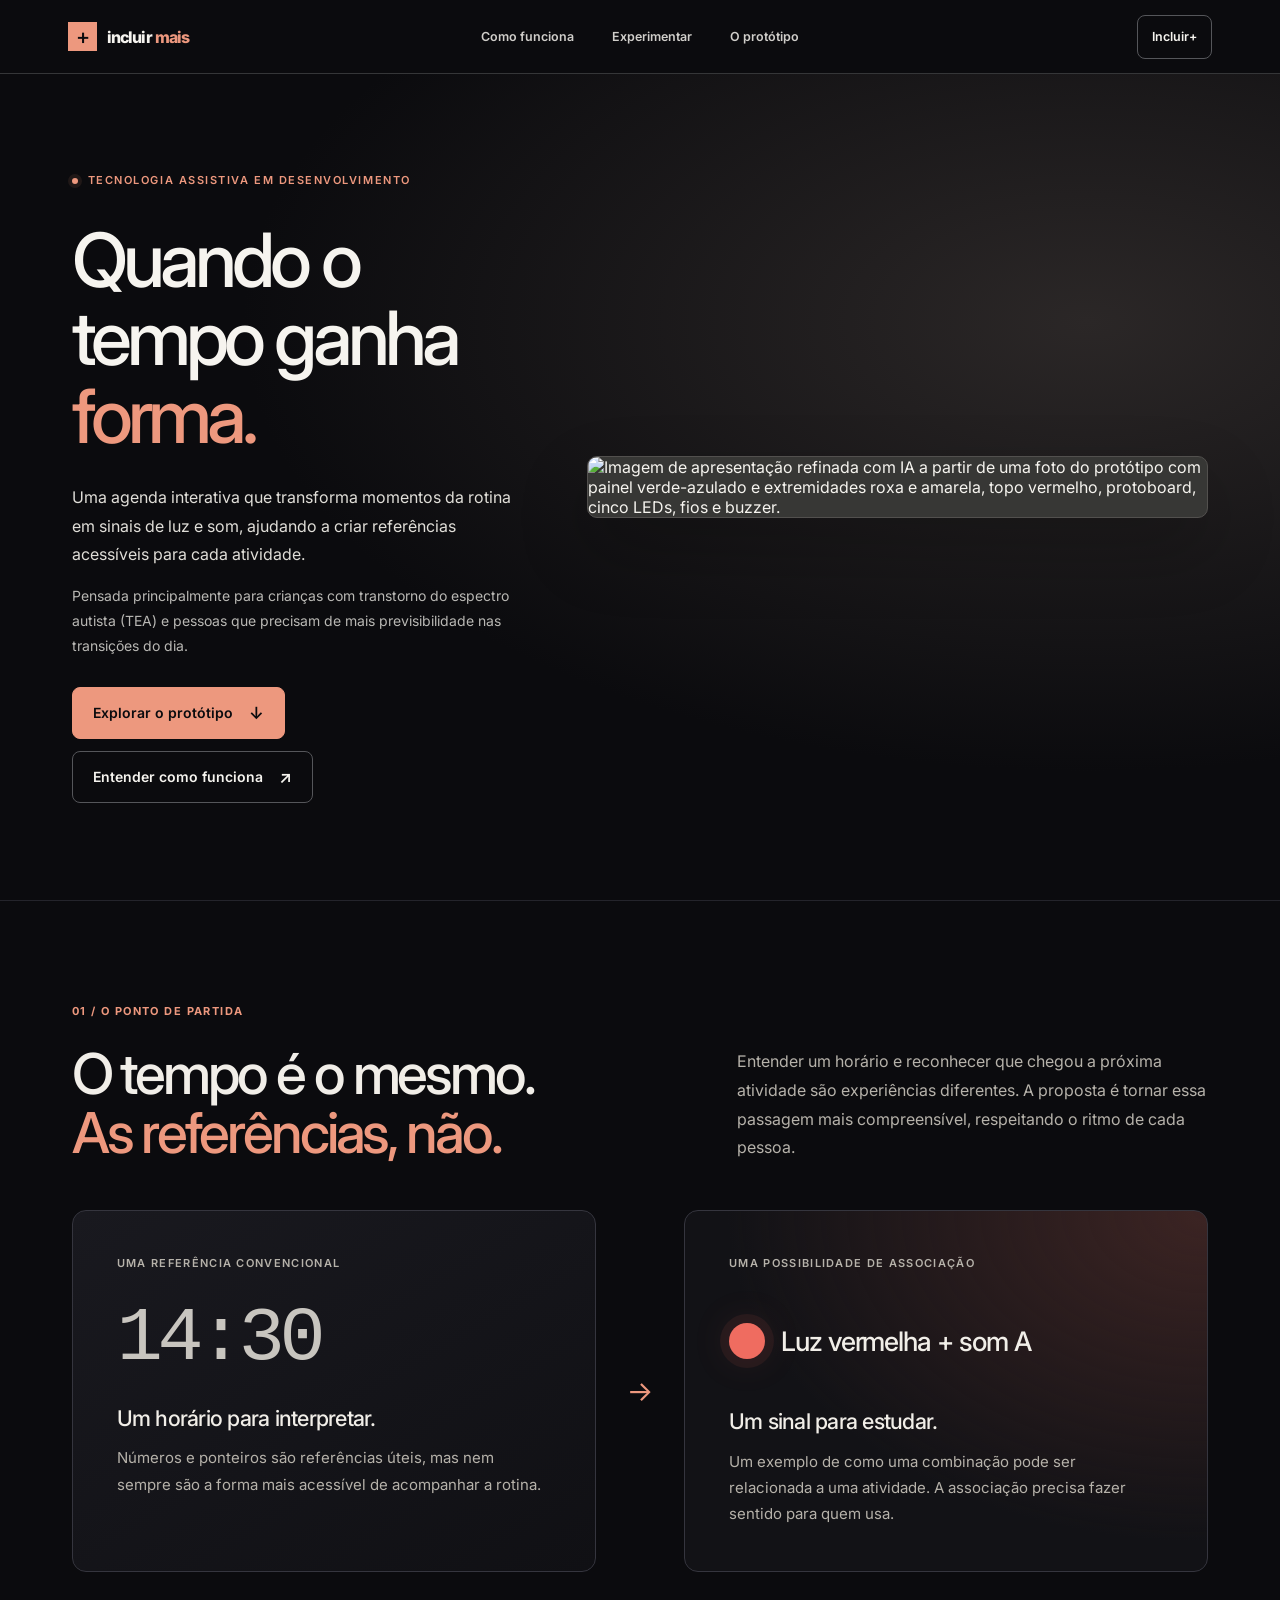
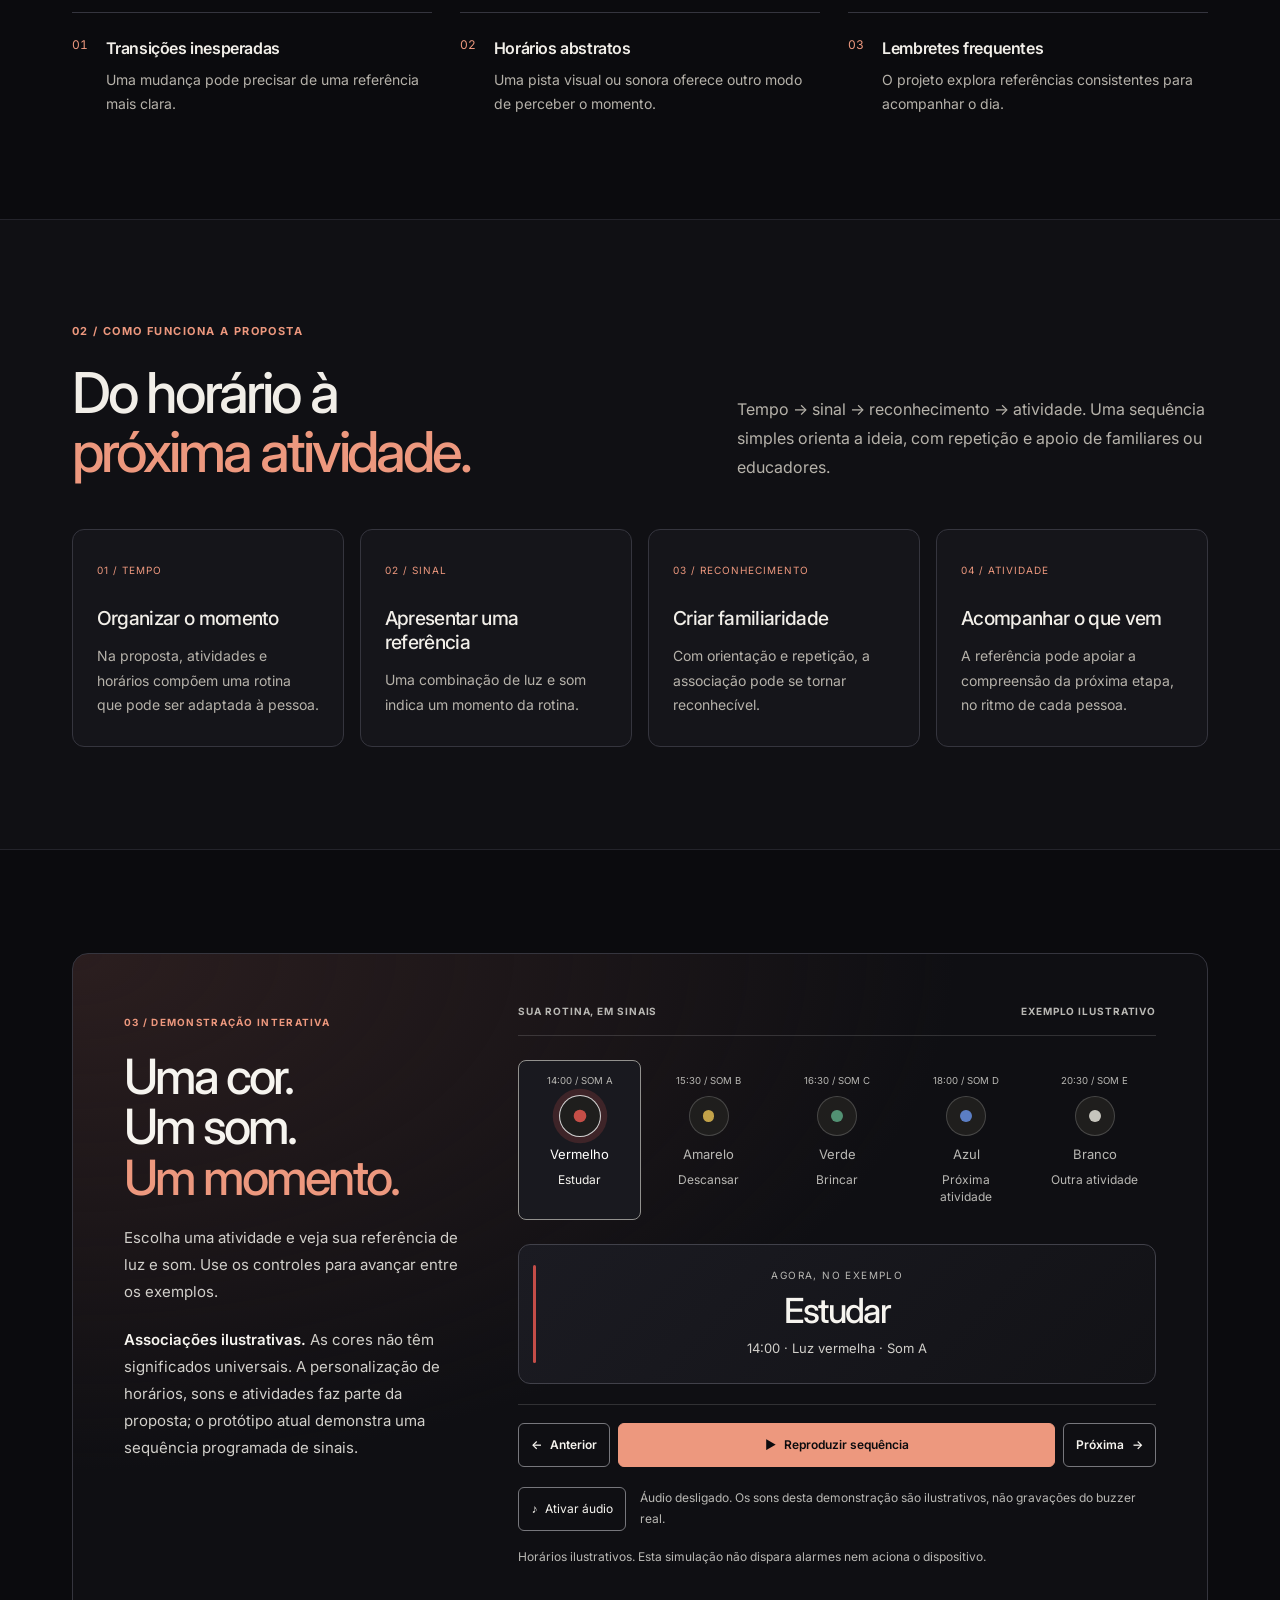
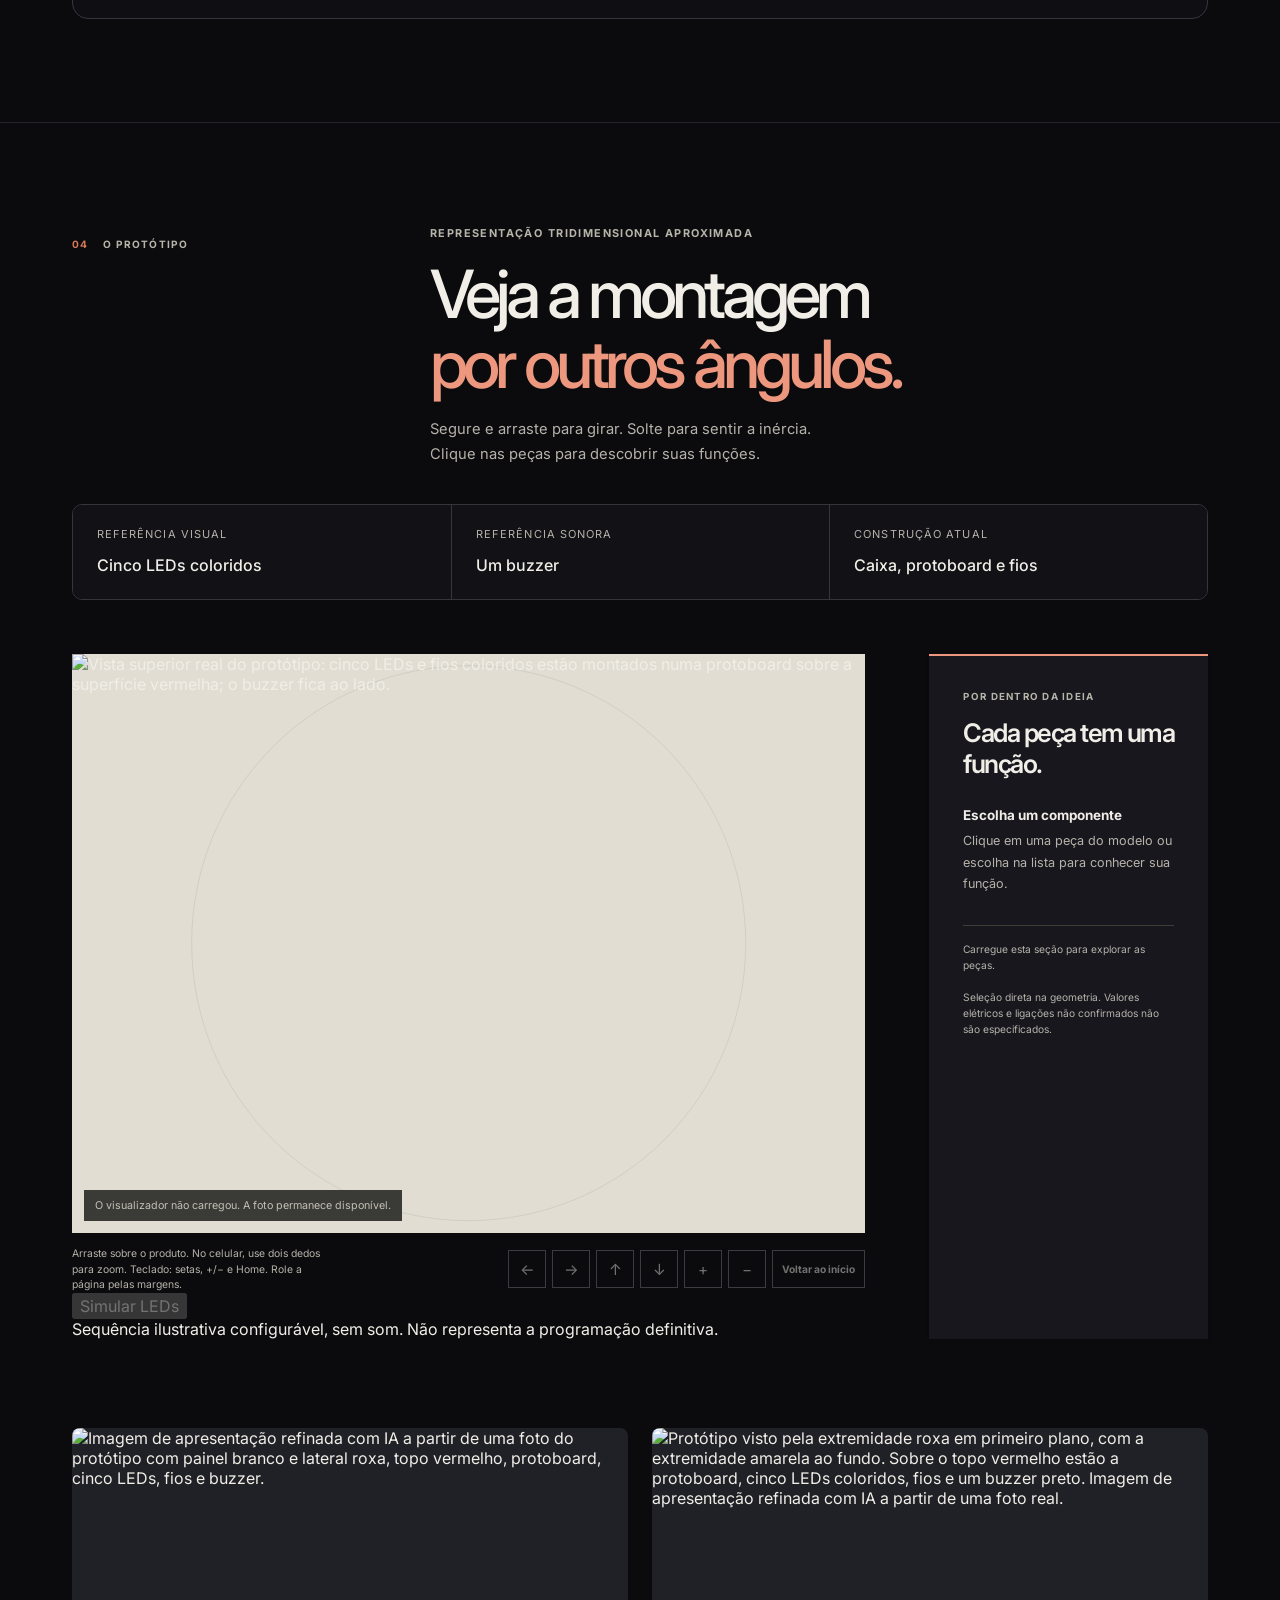
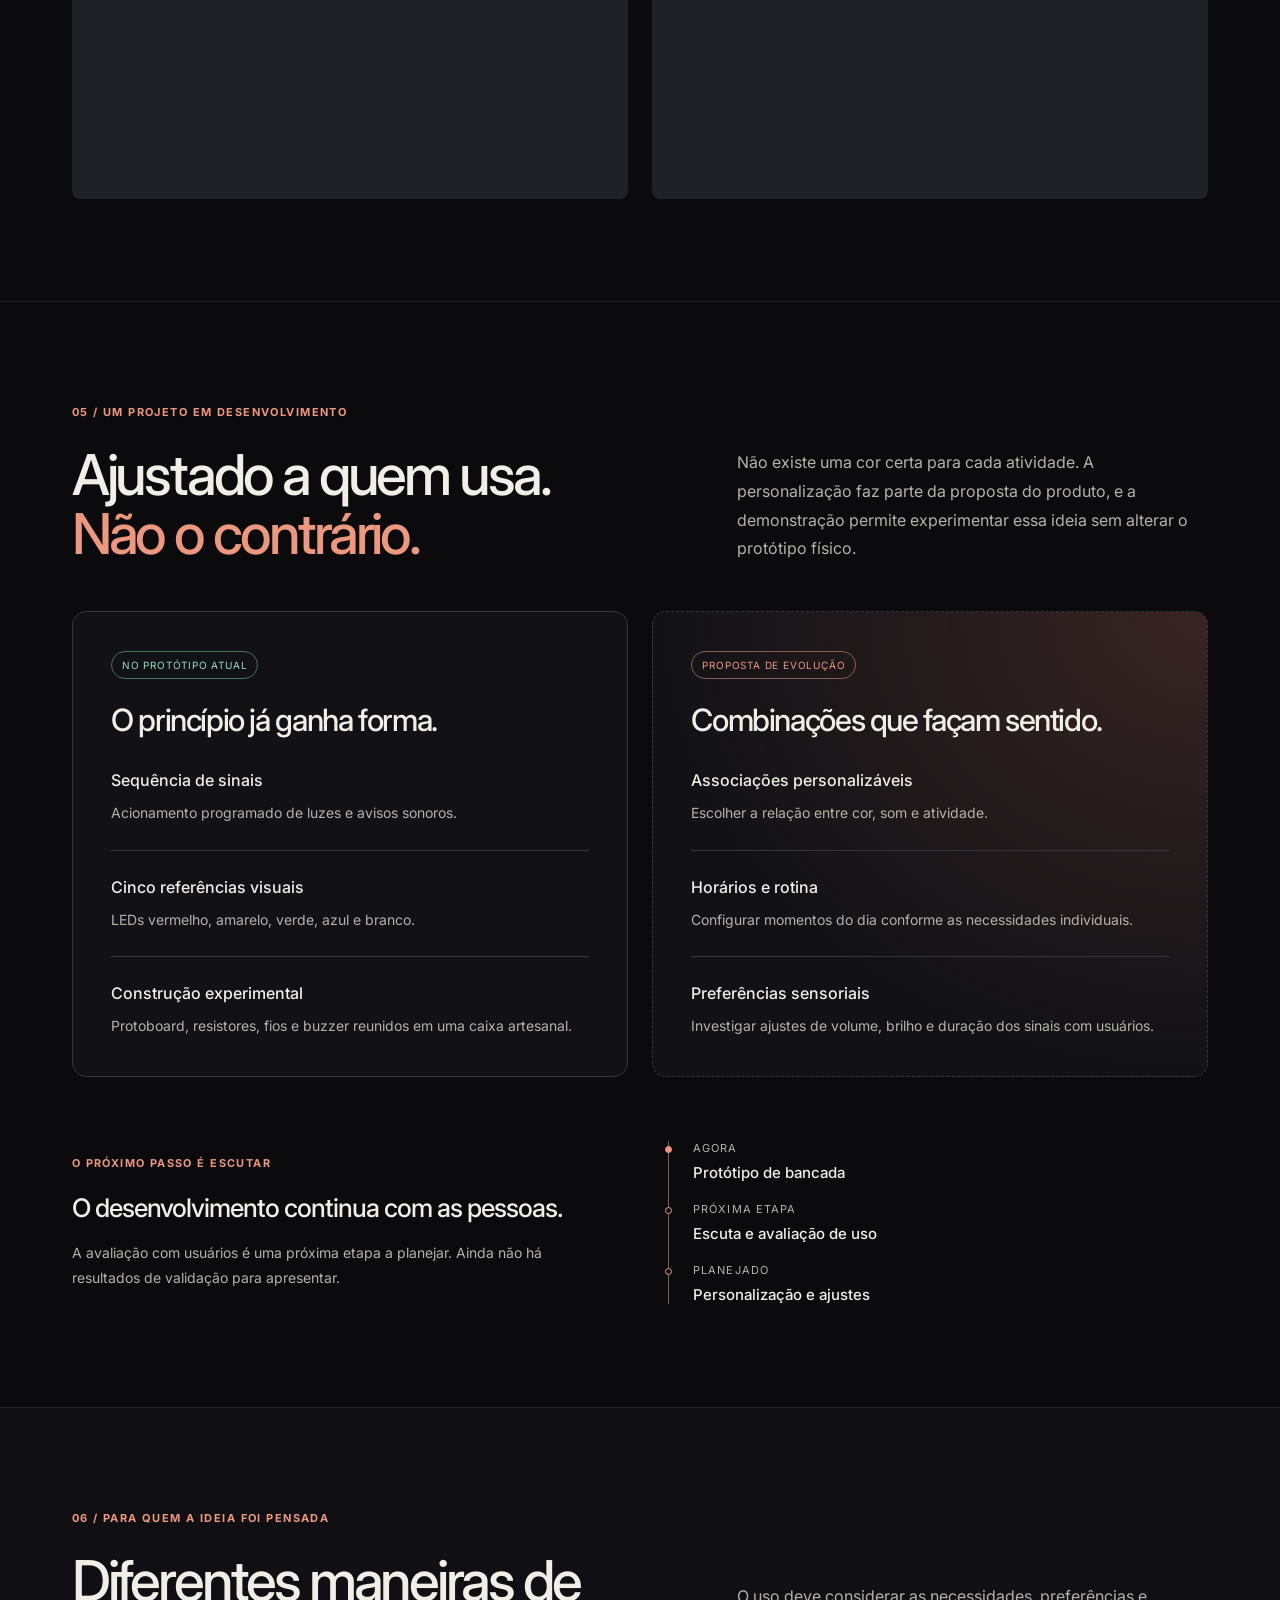
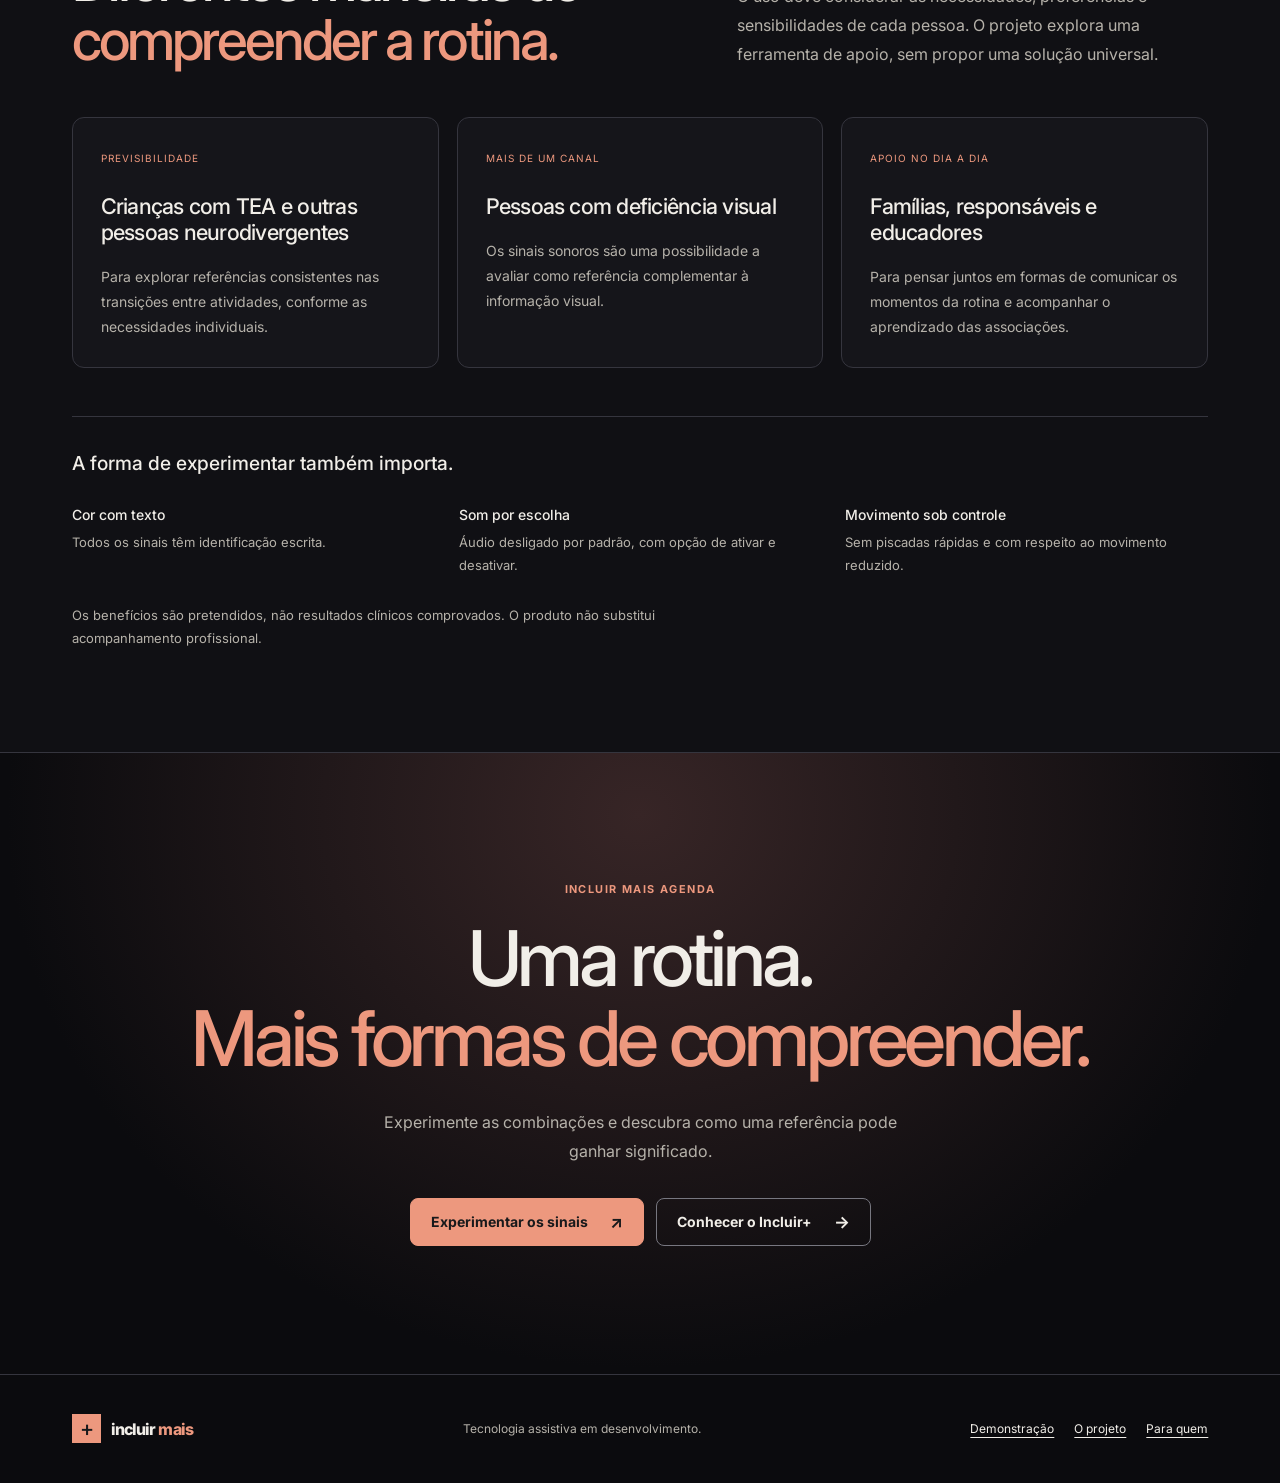
==== incluir-mais-agenda.html @ a6027110 "Add files via upload" ====
<!doctype html>
<html lang="pt-BR">
  <head>
    <meta charset="utf-8" />
    <meta name="viewport" content="width=device-width, initial-scale=1" />
    <meta name="theme-color" content="#18191b" />
    <meta name="description" content="Conheça a Incluir Mais Agenda: uma proposta de tecnologia assistiva com luzes e sons. Explore o protótipo e personalize uma rotina ilustrativa na demonstração." />
    <title>Incluir Mais Agenda — Quando o tempo ganha forma</title>
    <link rel="icon" href="data:image/svg+xml,%3Csvg xmlns='http://www.w3.org/2000/svg' viewBox='0 0 32 32'%3E%3Crect width='32' height='32' fill='%23c96442'/%3E%3Cpath d='M16 7v18M7 16h18' stroke='%23ffffff' stroke-width='3'/%3E%3C/svg%3E" />
    <link rel="preconnect" href="https://fonts.googleapis.com" />
    <link rel="preconnect" href="https://fonts.gstatic.com" crossorigin />
    <link href="https://fonts.googleapis.com/css2?family=Inter:wght@400;500;600;700;800&display=swap" rel="stylesheet" />
    <link rel="stylesheet" href="produto.css" />
    <link rel="stylesheet" href="assets/prototype/viewer/viewer.css" />
    <link rel="stylesheet" href="product-opening.css" />
    <script src="produto.js" defer></script>
  </head>
  <body class="product-page sales-page">
    <a class="skip-link" href="#conteudo">Pular para o conteúdo</a>

    <header class="site-header">
      <a class="wordmark" href="index.html" aria-label="incluirmais, página inicial">
        <span class="wordmark-mark" aria-hidden="true">+</span>
        <span>incluir<span class="wordmark-plus">mais</span></span>
      </a>
      <nav class="main-nav" aria-label="Navegação da página">
        <a href="#ideia">Como funciona</a>
        <a href="#explorar">Experimentar</a>
        <a href="#prototipo">O protótipo</a>
      </nav>
      <div class="header-actions">
        <a class="header-cta" href="index.html">Incluir+</a>
      </div>
    </header>

    <main id="conteudo" tabindex="-1">
      <section class="hero section-shell" aria-labelledby="hero-title">
        <div class="hero-copy">
          <p class="eyebrow hero-enter"><span class="status-dot" aria-hidden="true"></span> Tecnologia assistiva em desenvolvimento</p>
          <h1 id="hero-title"><span class="hero-title-line">Quando o</span> <span class="hero-title-line">tempo ganha</span> <em class="hero-title-line">forma.</em></h1>
          <p class="hero-deck hero-enter">Uma agenda interativa que transforma momentos da rotina em sinais de luz e som, ajudando a criar referências acessíveis para cada atividade.</p>
          <p class="hero-audience hero-enter">Pensada principalmente para crianças com transtorno do espectro autista (TEA) e pessoas que precisam de mais previsibilidade nas transições do dia.</p>
          <div class="hero-actions">
            <a class="button button-dark" href="#explorar">Explorar o protótipo <span aria-hidden="true">↓</span></a>
            <a class="button hero-secondary" href="#ideia">Entender como funciona <span aria-hidden="true">↗</span></a>
          </div>
        </div>

        <figure class="hero-figure">
          <div class="hero-image-wrap">
            <img
              src="assets/prototype/photos/studio-profissional-lateral.webp"
              alt="Imagem de apresentação refinada com IA a partir de uma foto do protótipo com painel verde-azulado e extremidades roxa e amarela, topo vermelho, protoboard, cinco LEDs, fios e buzzer."
              width="1536"
              height="1024"
              fetchpriority="high"
              decoding="async"
            />
          </div>

        </figure>
      </section>


      <section id="contexto" class="sales-section sales-context section-shell" aria-labelledby="context-title">
        <header class="sales-heading" data-reveal><div><p class="eyebrow">01 / O ponto de partida</p><h2 id="context-title">O tempo é o mesmo.<br /><em>As referências, não.</em></h2></div><p class="sales-lead">Entender um horário e reconhecer que chegou a próxima atividade são experiências diferentes. A proposta é tornar essa passagem mais compreensível, respeitando o ritmo de cada pessoa.</p></header>
        <div class="sales-comparison" data-reveal>
          <article><p class="sales-kicker">Uma referência convencional</p><strong class="sales-clock">14:30</strong><h3>Um horário para interpretar.</h3><p>Números e ponteiros são referências úteis, mas nem sempre são a forma mais acessível de acompanhar a rotina.</p></article>
          <span class="sales-translation" aria-hidden="true">→</span>
          <article class="sales-signal-card"><p class="sales-kicker">Uma possibilidade de associação</p><div class="sales-signal-example"><span aria-hidden="true"></span><strong>Luz vermelha + som A</strong></div><h3>Um sinal para estudar.</h3><p>Um exemplo de como uma combinação pode ser relacionada a uma atividade. A associação precisa fazer sentido para quem usa.</p></article>
        </div>
        <ul class="sales-barriers" data-reveal><li><span>01</span><div><h3>Transições inesperadas</h3><p>Uma mudança pode precisar de uma referência mais clara.</p></div></li><li><span>02</span><div><h3>Horários abstratos</h3><p>Uma pista visual ou sonora oferece outro modo de perceber o momento.</p></div></li><li><span>03</span><div><h3>Lembretes frequentes</h3><p>O projeto explora referências consistentes para acompanhar o dia.</p></div></li></ul>
      </section>

      <section id="ideia" class="sales-section sales-how section-shell" aria-labelledby="idea-title">
        <header class="sales-heading" data-reveal><div><p class="eyebrow">02 / Como funciona a proposta</p><h2 id="idea-title">Do horário à<br /><em>próxima atividade.</em></h2></div><p class="sales-lead">Tempo → sinal → reconhecimento → atividade. Uma sequência simples orienta a ideia, com repetição e apoio de familiares ou educadores.</p></header>
        <ol class="sales-chain" data-reveal><li><span>01 / TEMPO</span><h3>Organizar o momento</h3><p>Na proposta, atividades e horários compõem uma rotina que pode ser adaptada à pessoa.</p></li><li><span>02 / SINAL</span><h3>Apresentar uma referência</h3><p>Uma combinação de luz e som indica um momento da rotina.</p></li><li><span>03 / RECONHECIMENTO</span><h3>Criar familiaridade</h3><p>Com orientação e repetição, a associação pode se tornar reconhecível.</p></li><li><span>04 / ATIVIDADE</span><h3>Acompanhar o que vem</h3><p>A referência pode apoiar a compreensão da próxima etapa, no ritmo de cada pessoa.</p></li></ol>
      </section>

      <section id="explorar" class="sales-section sales-demo section-shell" aria-labelledby="sequence-title">
        <section id="sequencia" class="sequence-section" aria-labelledby="sequence-title">
          <div class="sequence-copy" data-reveal>
            <p class="eyebrow">03 / Demonstração interativa</p>
            <h2 id="sequence-title">Uma cor.<br />Um som.<br /><em>Um momento.</em></h2>
            <p>Escolha uma atividade e veja sua referência de luz e som. Use os controles para avançar entre os exemplos.</p>
            <p class="sequence-disclaimer" id="sequence-disclaimer"><strong>Associações ilustrativas.</strong> As cores não têm significados universais. A personalização de horários, sons e atividades faz parte da proposta; o protótipo atual demonstra uma sequência programada de sinais.</p>
          </div>
          <div class="sequence-stage" data-reveal data-delay="100" aria-describedby="sequence-disclaimer sequence-audio-note">
            <div class="sequence-meta"><span>SUA ROTINA, EM SINAIS</span><span>EXEMPLO ILUSTRATIVO</span></div>
            <ol class="sequence-steps" aria-label="Exemplos de associações entre cores, sons e atividades">
              <li data-step="0" data-color-name="Vermelho">
                <button class="sequence-select" type="button" aria-pressed="true" aria-label="Exemplo 1: Vermelho, estudar, som A">
                  <span class="sequence-number">01 / SOM A</span><span class="sequence-light light-red" aria-hidden="true"></span><span class="sequence-label">Vermelho</span><span class="sequence-activity">Estudar</span>
                </button>
              </li>
              <li data-step="1" data-color-name="Amarelo">
                <button class="sequence-select" type="button" aria-pressed="false" aria-label="Exemplo 2: Amarelo, descansar, som B">
                  <span class="sequence-number">02 / SOM B</span><span class="sequence-light light-yellow" aria-hidden="true"></span><span class="sequence-label">Amarelo</span><span class="sequence-activity">Descansar</span>
                </button>
              </li>
              <li data-step="2" data-color-name="Verde">
                <button class="sequence-select" type="button" aria-pressed="false" aria-label="Exemplo 3: Verde, brincar, som C">
                  <span class="sequence-number">03 / SOM C</span><span class="sequence-light light-green" aria-hidden="true"></span><span class="sequence-label">Verde</span><span class="sequence-activity">Brincar</span>
                </button>
              </li>
              <li data-step="3" data-color-name="Azul">
                <button class="sequence-select" type="button" aria-pressed="false" aria-label="Exemplo 4: Azul, próxima atividade, som D">
                  <span class="sequence-number">04 / SOM D</span><span class="sequence-light light-blue" aria-hidden="true"></span><span class="sequence-label">Azul</span><span class="sequence-activity">Próxima atividade</span>
                </button>
              </li>
              <li data-step="4" data-color-name="Branco">
                <button class="sequence-select" type="button" aria-pressed="false" aria-label="Exemplo 5: Branco, outra atividade, som E">
                  <span class="sequence-number">05 / SOM E</span><span class="sequence-light light-white" aria-hidden="true"></span><span class="sequence-label">Branco</span><span class="sequence-activity">Outra atividade</span>
                </button>
              </li>
            </ol>
            <div class="sequence-current" aria-hidden="true"><span>AGORA, NO EXEMPLO</span><strong id="sequence-current-activity">Estudar</strong><span id="sequence-current-signal">Luz vermelha · Som A</span></div>
            <p class="sequence-readout" id="sequence-readout" role="status" aria-live="polite" aria-atomic="true">Exemplo 1 de 5: vermelho, som A, estudar.</p>
            <div class="sequence-controls" role="group" aria-label="Controles da demonstração de sinais">
              <button type="button" class="step-button" id="sequence-previous" aria-label="Etapa anterior">← <span>Anterior</span></button>
              <button type="button" class="sequence-play" id="sequence-play" aria-pressed="false"><span aria-hidden="true">▶</span> Reproduzir sequência</button>
              <button type="button" class="step-button" id="sequence-next" aria-label="Próxima etapa"><span>Próxima</span> →</button>
            </div>
            <div class="sequence-audio">
              <button type="button" id="sequence-audio-toggle" aria-pressed="false" aria-describedby="sequence-audio-note"><span aria-hidden="true">♪</span> Ativar áudio</button>
              <p id="sequence-audio-note" role="status" aria-live="polite">Áudio desligado. Os sons desta demonstração são ilustrativos, não gravações do buzzer real.</p>
            </div>

            <p class="sequence-motion-note" id="sequence-motion-note" hidden>Movimento reduzido: selecione cada atividade ou use os controles Anterior e Próxima.</p>
            <p class="sequence-hardware-note">Horários ilustrativos. Esta simulação não dispara alarmes nem aciona o dispositivo.</p>
          </div>

        </section>

      </section>

      <section id="prototipo" class="sales-section sales-prototype section-shell" aria-labelledby="model-title">
        <div class="model-heading" data-reveal>
          <div class="section-index"><span>04</span><span>O protótipo</span></div>
          <div>
            <p class="eyebrow">Representação tridimensional aproximada</p>
            <h2 id="model-title">Veja a montagem<br /><em>por outros ângulos.</em></h2>
            <p class="model-intro">Segure e arraste para girar. Solte para sentir a inércia. Clique nas peças para descobrir suas funções.</p>
          </div>
        </div>


        <dl class="sales-specs" aria-label="Composição do protótipo físico" data-reveal><div><dt>Referência visual</dt><dd>Cinco LEDs coloridos</dd></div><div><dt>Referência sonora</dt><dd>Um buzzer</dd></div><div><dt>Construção atual</dt><dd>Caixa, protoboard e fios</dd></div></dl>

        <div class="model-layout">
          <figure class="model-figure" data-reveal data-delay="80">
            <div class="model-viewer" id="model-viewer" data-state="poster" aria-describedby="model-controls-help">
              <img class="model-poster" src="assets/prototype/photos/model-fallback-top.webp" alt="Vista superior real do protótipo: cinco LEDs e fios coloridos estão montados numa protoboard sobre a superfície vermelha; o buzzer fica ao lado." width="1200" height="1130" loading="lazy" decoding="async" />
              <div class="model-canvas" id="model-canvas"></div>
              <p class="model-status" id="model-status" role="status" aria-live="polite"></p>
            </div>
            <div class="model-toolbar">
              <p id="model-controls-help" class="model-controls-help">Arraste sobre o produto. No celular, use dois dedos para zoom. Teclado: setas, +/− e Home. Role a página pelas margens.</p>
              <div class="model-controls" role="group" aria-label="Controles para explorar o modelo 3D">
                <button type="button" data-camera="left" aria-label="Girar para a esquerda" disabled><span aria-hidden="true">←</span></button>
                <button type="button" data-camera="right" aria-label="Girar para a direita" disabled><span aria-hidden="true">→</span></button>
                <button type="button" data-camera="up" aria-label="Inclinar para cima" disabled><span aria-hidden="true">↑</span></button>
                <button type="button" data-camera="down" aria-label="Inclinar para baixo" disabled><span aria-hidden="true">↓</span></button>
                <button type="button" data-camera="zoom-in" aria-label="Aproximar" disabled><span aria-hidden="true">+</span></button>
                <button type="button" data-camera="zoom-out" aria-label="Afastar" disabled><span aria-hidden="true">−</span></button>
                <button type="button" class="reset-view" data-camera="reset" disabled>Voltar ao início</button>
              </div>
            </div>
            <div class="model-demo-controls"><button type="button" id="model-demo" aria-pressed="false" disabled>Simular LEDs</button><p>Sequência ilustrativa configurável, sem som. Não representa a programação definitiva.</p></div>

          </figure>

          <aside class="component-panel" aria-labelledby="component-title" data-reveal data-delay="160">
            <p class="eyebrow">Por dentro da ideia</p>
            <h3 id="component-title">Cada peça tem uma função.</h3>
            <div class="component-detail" aria-live="polite" aria-atomic="true">
              <button id="component-close" class="component-close" type="button" aria-label="Fechar informações e remover destaque" hidden>Fechar ×</button>
              <p class="component-detail-title" id="component-detail-title">Escolha um componente</p>
              <p class="component-detail-copy" id="component-detail-copy">Clique em uma peça do modelo ou escolha na lista para conhecer sua função.</p>
              <div id="component-details" hidden>
                <p class="component-detail-label">Função eletrônica</p><p id="component-role" class="component-detail-copy"></p>
                <p class="component-detail-label">No Incluir Mais Agenda</p><p id="component-project" class="component-detail-copy"></p>
              </div>
            </div>
            <div class="component-list" id="component-list" aria-label="Componentes do protótipo"><p class="component-note">Carregue esta seção para explorar as peças.</p></div>
            <p class="component-note">Seleção direta na geometria. Valores elétricos e ligações não confirmados não são especificados.</p>
          </aside>
        </div>

        <div id="processo" class="sales-gallery" aria-label="Duas perspectivas do protótipo">
        <div class="photo-grid photo-grid-studio">
          <figure class="photo-card" data-reveal>
            <img src="assets/prototype/photos/studio-profissional-frente.webp" alt="Imagem de apresentação refinada com IA a partir de uma foto do protótipo com painel branco e lateral roxa, topo vermelho, protoboard, cinco LEDs, fios e buzzer." width="1536" height="1024" loading="lazy" decoding="async" />

          </figure>
          <figure class="photo-card" data-reveal>
            <img src="assets/prototype/photos/studio-profissional-extremidade.webp" alt="Protótipo visto pela extremidade roxa em primeiro plano, com a extremidade amarela ao fundo. Sobre o topo vermelho estão a protoboard, cinco LEDs coloridos, fios e um buzzer preto. Imagem de apresentação refinada com IA a partir de uma foto real." width="1448" height="1086" loading="lazy" decoding="async" />

          </figure>
        </div>
        </div>
      </section>

      <section id="personalizacao" class="sales-section sales-personalization section-shell" aria-labelledby="personalization-title">
        <header class="sales-heading" data-reveal><div><p class="eyebrow">05 / Um projeto em desenvolvimento</p><h2 id="personalization-title">Ajustado a quem usa.<br /><em>Não o contrário.</em></h2></div><p class="sales-lead">Não existe uma cor certa para cada atividade. A personalização faz parte da proposta do produto, e a demonstração permite experimentar essa ideia sem alterar o protótipo físico.</p></header>
        <div class="sales-status-grid" data-reveal>
          <article><p class="sales-badge sales-badge-current">NO PROTÓTIPO ATUAL</p><h3>O princípio já ganha forma.</h3><ul><li><strong>Sequência de sinais</strong><span>Acionamento programado de luzes e avisos sonoros.</span></li><li><strong>Cinco referências visuais</strong><span>LEDs vermelho, amarelo, verde, azul e branco.</span></li><li><strong>Construção experimental</strong><span>Protoboard, resistores, fios e buzzer reunidos em uma caixa artesanal.</span></li></ul></article>
          <article class="sales-planned"><p class="sales-badge">PROPOSTA DE EVOLUÇÃO</p><h3>Combinações que façam sentido.</h3><ul><li><strong>Associações personalizáveis</strong><span>Escolher a relação entre cor, som e atividade.</span></li><li><strong>Horários e rotina</strong><span>Configurar momentos do dia conforme as necessidades individuais.</span></li><li><strong>Preferências sensoriais</strong><span>Investigar ajustes de volume, brilho e duração dos sinais com usuários.</span></li></ul></article>
        </div>
        <div id="proximos-passos" class="sales-roadmap" data-reveal><div><p class="eyebrow">O próximo passo é escutar</p><h3>O desenvolvimento continua com as pessoas.</h3><p>A avaliação com usuários é uma próxima etapa a planejar. Ainda não há resultados de validação para apresentar.</p></div><ol><li><span>Agora</span><strong>Protótipo de bancada</strong></li><li><span>Próxima etapa</span><strong>Escuta e avaliação de uso</strong></li><li><span>Planejado</span><strong>Personalização e ajustes</strong></li></ol></div>
      </section>

      <section id="publico" class="sales-section sales-audience section-shell" aria-labelledby="audience-title">
        <header class="sales-heading" data-reveal><div><p class="eyebrow">06 / Para quem a ideia foi pensada</p><h2 id="audience-title">Diferentes maneiras de<br /><em>compreender a rotina.</em></h2></div><p class="sales-lead">O uso deve considerar as necessidades, preferências e sensibilidades de cada pessoa. O projeto explora uma ferramenta de apoio, sem propor uma solução universal.</p></header>
        <div class="sales-audience-grid" data-reveal><article><span>PREVISIBILIDADE</span><h3>Crianças com TEA e outras pessoas neurodivergentes</h3><p>Para explorar referências consistentes nas transições entre atividades, conforme as necessidades individuais.</p></article><article><span>MAIS DE UM CANAL</span><h3>Pessoas com deficiência visual</h3><p>Os sinais sonoros são uma possibilidade a avaliar como referência complementar à informação visual.</p></article><article><span>APOIO NO DIA A DIA</span><h3>Famílias, responsáveis e educadores</h3><p>Para pensar juntos em formas de comunicar os momentos da rotina e acompanhar o aprendizado das associações.</p></article></div>
        <div id="acessibilidade" class="sales-access" data-reveal><h3>A forma de experimentar também importa.</h3><ul><li><strong>Cor com texto</strong><span>Todos os sinais têm identificação escrita.</span></li><li><strong>Som por escolha</strong><span>Áudio desligado por padrão, com opção de ativar e desativar.</span></li><li><strong>Movimento sob controle</strong><span>Sem piscadas rápidas e com respeito ao movimento reduzido.</span></li></ul><p>Os benefícios são pretendidos, não resultados clínicos comprovados. O produto não substitui acompanhamento profissional.</p></div>
      </section>

      <section class="sales-closing section-shell" aria-labelledby="closing-title" data-reveal><p class="eyebrow">Incluir Mais Agenda</p><h2 id="closing-title">Uma rotina.<br /><em>Mais formas de compreender.</em></h2><p>Experimente as combinações e descubra como uma referência pode ganhar significado.</p><div class="sales-closing-actions"><a class="button button-dark" href="#explorar">Experimentar os sinais <span aria-hidden="true">↗</span></a><a class="button hero-secondary" href="index.html">Conhecer o Incluir+ <span aria-hidden="true">→</span></a></div></section>
    </main>

    <footer class="sales-footer section-shell"><a class="wordmark" href="index.html" aria-label="Incluir+, página inicial"><span class="wordmark-mark" aria-hidden="true">+</span><span>incluir<span class="wordmark-plus">mais</span></span></a><p>Tecnologia assistiva em desenvolvimento.</p><nav aria-label="Links do rodapé"><a href="#explorar">Demonstração</a><a href="#personalizacao">O projeto</a><a href="#publico">Para quem</a></nav></footer>
  </body>
</html>
---- produto.css ----
:root {
  color-scheme: dark;
  --radius: 0.5rem;
  --spacing: 0.25rem;
  --font-mono: Inter, ui-sans-serif, sans-serif, system-ui;
  --font-sans: Inter, ui-sans-serif, sans-serif, system-ui;
  --font-serif: Inter, ui-sans-serif, sans-serif, system-ui;
  --shadow-blur: 3px;
  --shadow-color: oklch(0 0 0);
  --sidebar-ring: #b5b5b5;
  --shadow-spread: 0px;
  --letter-spacing: 0em;
  --shadow-opacity: 0.1;
  --shadow-offset-x: 0;
  --shadow-offset-y: 1px;
  --primary-foreground: #ffffff;
  --destructive-foreground: #ffffff;
  --sidebar-border: #ebebeb;
  --sidebar-primary-foreground: #fbfbfb;
  --chart-1: #b05730;
  --chart-2: #9c87f5;
  --chart-5: #b4552d;
  --card: #262624;
  --ring: #d97757;
  --input: #52514a;
  --muted: #1b1b19;
  --accent: #1a1915;
  --border: #3e3e38;
  --chart-3: #1a1915;
  --chart-4: #2f2b48;
  --popover: #30302e;
  --primary: #d97757;
  --sidebar: #1f1e1d;
  --secondary: #faf9f5;
  --background: #262624;
  --foreground: #c3c0b6;
  --destructive: #ef4444;
  --sidebar-accent: #0f0f0e;
  --card-foreground: #faf9f5;
  --sidebar-primary: #343434;
  --muted-foreground: #b7b5a9;
  --accent-foreground: #f5f4ee;
  --popover-foreground: #e5e5e2;
  --sidebar-foreground: #c3c0b6;
  --secondary-foreground: #30302e;
  --sidebar-accent-foreground: #c3c0b6;

  /* Compatibility with the product components. */
  --paper: var(--background);
  --paper-deep: var(--muted);
  --white: var(--card);
  --ink: var(--foreground);
  --soft-muted: var(--muted-foreground);
  --rule: var(--border);
  --rule-light: rgba(255, 255, 255, .18);
  --red: var(--primary);
  --forest: var(--primary);
  --night: #1f1e1d;
  --section-background: var(--sidebar);
  --inverse-foreground: #faf9f5;
  --inverse-muted: #c3c0b6;
  --inverse-accent: #d97757;
  --shadow: var(--shadow-offset-x) var(--shadow-offset-y) var(--shadow-blur) var(--shadow-spread) rgb(0 0 0 / var(--shadow-opacity));

  /* Colors identify the physical prototype signals. */
  --red-bright: #ef5a52;
  --blue: #557ed4;
  --yellow: #d5aa35;
  --green: #478b70;
  --max: 1320px;
  font-family: var(--font-sans);
  color: var(--foreground);
  background: var(--background);
  font-synthesis: none;
  text-rendering: optimizeLegibility;
  -webkit-font-smoothing: antialiased;
  -moz-osx-font-smoothing: grayscale;
  scroll-behavior: smooth;
  scroll-padding-top: 88px;
}


*, *::before, *::after { box-sizing: border-box; }
body { min-width: 320px; margin: 0; background: var(--paper); }
img, svg { display: block; max-width: 100%; }
figure, p, h1, h2, h3 { margin: 0; }
button, a { -webkit-tap-highlight-color: transparent; }
button, input, select, textarea { font: inherit; }
a { color: inherit; }
:focus-visible { outline: 3px solid var(--ring); outline-offset: 4px; }
::selection { color: #fff; background: color-mix(in srgb, var(--primary) 88%, var(--foreground)); }

h1, h2, h3 { font-family: var(--font-sans); }
.section-shell { padding-inline: max(5.6vw, calc((100vw - var(--max)) / 2)); }
.skip-link { position: fixed; z-index: 50; top: 12px; left: 12px; padding: 12px 16px; transform: translateY(-160%); color: var(--primary-foreground); background: var(--primary); text-decoration: none; }
.skip-link:focus { transform: translateY(0); }

.site-header { position: sticky; z-index: 20; top: 0; width: 100%; min-height: 74px; display: grid; grid-template-columns: 1fr auto 1fr; align-items: center; gap: 2rem; padding: 0 max(5.3vw, calc((100vw - 1380px) / 2)); border-bottom: 1px solid var(--rule); background: color-mix(in srgb, var(--background) 96%, transparent); }
.wordmark { display: inline-flex; width: fit-content; align-items: center; gap: 10px; font: 800 1rem/1 var(--font-sans); letter-spacing: -.055em; text-decoration: none; }
.wordmark-mark { display: grid; width: 29px; height: 29px; place-items: center; color: var(--primary-foreground); background: var(--primary); font: 500 1.35rem/1 var(--font-sans); }
.wordmark-plus { margin-left: .18em; color: var(--red); }
.main-nav { display: flex; align-items: center; gap: clamp(1.2rem, 3vw, 3rem); }
.main-nav a, .header-cta { font-size: .78rem; font-weight: 600; text-decoration: none; }
.main-nav a { color: var(--muted-foreground); transition: color .2s ease; }
.main-nav a:hover { color: var(--red); }
.header-cta { justify-self: end; display: inline-flex; min-height: 40px; align-items: center; gap: 10px; padding: 0 14px; color: var(--primary-foreground); background: var(--primary); transition: background .2s ease; }
.header-cta span { font-size: 1.05rem; }
.header-cta:hover { background: color-mix(in srgb, var(--primary) 88%, var(--foreground)); }

.hero { position: relative; min-height: min(790px, calc(100svh - 74px)); display: grid; grid-template-columns: minmax(310px, .82fr) minmax(0, 1.18fr); align-items: center; gap: clamp(2.7rem, 7vw, 7rem); padding-top: 65px; padding-bottom: 92px; }
.hero-copy { position: relative; z-index: 1; max-width: 590px; padding-block: 20px; }
.eyebrow { display: flex; align-items: center; gap: 10px; margin-bottom: 21px; color: var(--muted-foreground); font-size: .68rem; font-weight: 700; letter-spacing: .13em; line-height: 1.5; text-transform: uppercase; }
.status-dot { width: 8px; height: 8px; border-radius: 50%; background: var(--red); box-shadow: 0 0 0 4px color-mix(in srgb, var(--primary) 12%, transparent); }
.hero h1 { max-width: 8.2ch; font-size: clamp(4.1rem, 7.6vw, 7.8rem); font-weight: 600; letter-spacing: -.085em; line-height: .98; }
.hero h1 em, .section-heading h2 em, .model-heading h2 em, .sequence-copy h2 em, .access-heading h2 em, .process-heading h2 em, .future-copy h2 em { color: var(--red); font-style: normal; }
.hero-deck { max-width: 38ch; margin-top: 24px; color: var(--muted-foreground); font-size: clamp(1.02rem, 1.4vw, 1.18rem); line-height: 1.7; }
.hero-actions { display: flex; align-items: center; flex-wrap: wrap; gap: 23px; margin-top: 29px; }
.button { min-height: 51px; display: inline-flex; align-items: center; justify-content: center; gap: 22px; padding: 0 19px; font-size: .83rem; font-weight: 700; text-decoration: none; transition: transform .2s ease, background .2s ease, color .2s ease; }
.button:hover { transform: translateY(-2px); }
.button span { font-size: 1.05rem; transition: transform .2s ease; }
.button-dark { color: var(--primary-foreground); background: var(--primary); }
.button-dark:hover { background: color-mix(in srgb, var(--primary) 88%, var(--foreground)); }
.text-link { display: inline-flex; min-height: 44px; align-items: center; gap: 9px; color: var(--ink); font-size: .82rem; font-weight: 700; text-decoration-thickness: 1px; text-underline-offset: 5px; }
.text-link span { color: var(--red); font-size: 1rem; }
.hero-figure { min-width: 0; }
.hero-image-wrap { position: relative; overflow: hidden; background: #d7d2c7; }
.hero-image-wrap::after { position: absolute; inset: 48% 0 0; background: linear-gradient(transparent, rgba(18, 27, 29, .36)); content: ""; pointer-events: none; }
.hero-image-wrap img { width: 100%; height: auto; aspect-ratio: 1.32; object-fit: cover; object-position: 50% 53%; }
.image-index { position: absolute; z-index: 1; right: 18px; bottom: 16px; left: 18px; display: flex; align-items: center; gap: 10px; color: white; font-size: .59rem; font-weight: 700; letter-spacing: .12em; }
.image-index i { width: 24px; height: 1px; background: rgba(255, 255, 255, .8); }
.hero-figure figcaption { display: flex; justify-content: space-between; gap: 1rem; margin-top: 12px; color: var(--muted-foreground); font-size: .68rem; }
.scroll-cue { position: absolute; bottom: 27px; left: max(5.6vw, calc((100vw - var(--max)) / 2)); display: inline-flex; align-items: center; gap: 11px; color: var(--muted-foreground); font-size: .68rem; text-decoration: none; }
.scroll-cue span { width: 22px; height: 22px; border: 1px solid var(--input); border-radius: 50%; background: linear-gradient(var(--ink), var(--ink)) center / 1px 6px no-repeat; }

.context-section { position: relative; min-height: 410px; display: grid; grid-template-columns: .62fr 1.45fr .82fr; align-items: start; gap: 4vw; padding-top: 98px; padding-bottom: 93px; overflow: hidden; color: var(--inverse-foreground); background: var(--section-background); }
.context-section::after { position: absolute; top: -180px; right: -125px; width: 430px; aspect-ratio: 1; border: 1px solid rgba(255, 255, 255, .09); border-radius: 50%; box-shadow: 0 0 0 42px rgba(255, 255, 255, .025), 0 0 0 88px rgba(255, 255, 255, .02); content: ""; pointer-events: none; }
.section-index { display: flex; align-items: center; gap: 15px; color: var(--muted-foreground); font-size: .63rem; font-weight: 700; letter-spacing: .12em; line-height: 1.4; text-transform: uppercase; }
.section-index span:first-child { color: var(--red); }
.context-section .section-index, .section-index-light { color: var(--inverse-muted); }
.context-section .section-index span:first-child { color: var(--inverse-accent); }
.section-index-light span:first-child { color: var(--inverse-accent); }
.context-content, .context-aside { position: relative; z-index: 1; }
.context-content .eyebrow { margin-bottom: 21px; color: var(--inverse-muted); }
.context-content h2, .section-heading h2, .model-heading h2, .sequence-copy h2, .access-heading h2, .process-heading h2, .future-copy h2, .closing-copy h2 { font-size: clamp(2.8rem, 5.2vw, 5.4rem); font-weight: 500; letter-spacing: -.075em; line-height: 1.04; }
.context-content h2 { max-width: 12ch; color: var(--inverse-foreground); }
.context-content h2 em { color: var(--inverse-accent); font-style: normal; }
.context-aside { align-self: end; max-width: 260px; padding: 0 0 4px 18px; border-left: 2px solid var(--inverse-accent); }
.context-aside p { color: var(--inverse-muted); font-size: .84rem; line-height: 1.8; }

.idea-section { padding-top: 120px; padding-bottom: 125px; background: var(--white); }
.section-heading { display: grid; grid-template-columns: .57fr 1.43fr; gap: 3rem; align-items: start; }
.section-heading .section-index, .model-heading > .section-index, .access-heading .section-index, .process-heading .section-index { padding-top: 12px; }
.section-heading h2 { max-width: 13ch; }
.idea-intro { max-width: 55ch; margin: 25px 0 0 auto; color: var(--muted-foreground); font-size: .96rem; line-height: 1.8; }
.idea-flow { display: grid; grid-template-columns: 1fr 66px 1fr 66px 1fr; align-items: center; margin-top: 75px; }
.flow-step { position: relative; min-width: 0; padding-top: 29px; }
.flow-number { position: absolute; top: 0; left: 0; color: var(--muted-foreground); font: 700 .64rem/1 var(--font-sans); letter-spacing: .13em; }
.flow-symbol { width: 60px; height: 60px; display: grid; place-items: center; margin-bottom: 20px; }
.led-symbol { position: relative; }
.led-symbol::before, .led-symbol::after { position: absolute; border: 1px solid rgba(183, 53, 50, .2); border-radius: 50%; content: ""; }
.led-symbol::before { width: 58px; height: 58px; }.led-symbol::after { width: 43px; height: 43px; }
.led-symbol i { z-index: 1; width: 15px; height: 15px; border-radius: 50%; background: var(--red-bright); box-shadow: 0 0 0 7px rgba(239, 90, 82, .12); }
.buzzer-symbol { display: flex; align-items: center; justify-content: center; gap: 4px; }
.buzzer-symbol i { width: 3px; height: 14px; border-radius: 5px; background: var(--blue); }.buzzer-symbol i:nth-child(2) { height: 27px; }.buzzer-symbol i:nth-child(3) { height: 39px; }
.next-symbol { border-bottom: 1px solid var(--rule); color: var(--green); font-size: 2.45rem; }
.flow-step h3 { max-width: 17ch; font-size: clamp(1.25rem, 1.8vw, 1.72rem); font-weight: 600; letter-spacing: -.045em; line-height: 1.2; }
.flow-step p { max-width: 27ch; margin-top: 9px; color: var(--muted-foreground); font-size: .88rem; line-height: 1.7; }
.flow-connector { height: 1px; margin: 15px 14px 0; background: linear-gradient(90deg, rgba(24,34,36,.05), rgba(24,34,36,.25)); }
.idea-caption { margin: 62px 0 0 auto; color: var(--muted-foreground); font-size: .68rem; font-weight: 700; letter-spacing: .1em; text-align: right; text-transform: uppercase; }

.model-section { padding-top: 121px; padding-bottom: 125px; background: var(--paper-deep); }
.model-heading { display: grid; grid-template-columns: .57fr 1.43fr; gap: 3rem; align-items: start; }
.model-heading .eyebrow { margin-bottom: 19px; }
.model-heading h2 { max-width: 12ch; }
.model-heading h2 em { color: var(--forest); }
.model-intro { max-width: 43ch; margin-top: 18px; color: var(--muted-foreground); font-size: .92rem; line-height: 1.72; }
.model-layout { display: grid; grid-template-columns: minmax(0, 1.48fr) minmax(250px, .52fr); gap: clamp(2rem, 5vw, 5rem); align-items: stretch; margin-top: 54px; }
.model-figure { min-width: 0; }
.model-viewer { position: relative; overflow: hidden; min-height: 390px; aspect-ratio: 1.37; background: #e1ddd2; isolation: isolate; }
.model-viewer::after { position: absolute; z-index: -1; top: 50%; left: 50%; width: 70%; aspect-ratio: 1; border: 1px solid rgba(24, 34, 36, .08); border-radius: 50%; transform: translate(-50%, -50%); content: ""; }
.model-poster { position: absolute; z-index: 0; inset: 0; width: 100%; height: 100%; object-fit: cover; object-position: 50% 53%; transition: opacity .35s ease, visibility 0s linear .35s; }
.model-canvas { position: absolute; z-index: 1; inset: 0; width: 100%; height: 100%; touch-action: none; }
.model-canvas canvas { width: 100%; height: 100%; display: block; cursor: grab; touch-action: none; }
.model-canvas canvas:active { cursor: grabbing; }
.model-markers { position: absolute; z-index: 2; inset: 0; pointer-events: none; }
.model-point { position: absolute; top: 0; left: 0; width: 30px; height: 30px; display: grid; place-items: center; padding: 0; border: 1px solid rgba(255,255,255,.92); border-radius: 50%; color: white; background: var(--red); box-shadow: 0 2px 9px rgba(24,34,36,.26), 0 0 0 5px rgba(255,255,255,.24); font-size: 1rem; font-weight: 500; transform: translate(-50%, -50%); pointer-events: auto; cursor: pointer; }
.model-point:hover, .model-point[aria-pressed="true"] { background: var(--forest); box-shadow: 0 0 0 6px rgba(255,255,255,.55); }
.model-status { position: absolute; z-index: 3; right: 12px; bottom: 12px; left: 12px; width: fit-content; max-width: calc(100% - 24px); padding: 8px 11px; color: var(--ink); background: color-mix(in srgb, var(--popover) 94%, transparent); font-size: .67rem; line-height: 1.4; }
.model-status:empty { display: none; }
.model-viewer[data-state="ready"] .model-poster { opacity: 0; visibility: hidden; pointer-events: none; }
.model-viewer[data-state="error"] .model-canvas, .model-viewer[data-state="error"] .model-markers { display: none; }
.model-toolbar { display: grid; grid-template-columns: minmax(150px, 1fr) auto; align-items: center; gap: 15px; padding-top: 13px; }
.model-controls-help { max-width: 37ch; color: var(--muted-foreground); font-size: .65rem; line-height: 1.5; }
.model-controls { display: flex; flex-wrap: wrap; justify-content: flex-end; gap: 6px; }
.model-controls button { min-width: 38px; min-height: 38px; display: grid; place-items: center; padding: 0 9px; border: 1px solid rgba(24, 34, 36, .2); color: var(--ink); background: transparent; font-size: .96rem; cursor: pointer; transition: color .18s ease, background .18s ease, border-color .18s ease; }
.model-controls button:hover:not(:disabled) { border-color: var(--ink); color: var(--primary-foreground); background: var(--primary); }
.model-controls button:disabled { opacity: .45; cursor: not-allowed; }
.model-controls .reset-view { min-width: auto; font-size: .64rem; font-weight: 700; }
.model-disclaimer { max-width: 88ch; margin-top: 13px; color: var(--muted-foreground); font-size: .67rem; line-height: 1.6; }
.component-panel { align-self: stretch; padding: clamp(20px, 2.7vw, 34px); border-top: 2px solid var(--red); background: var(--white); }
.component-panel .eyebrow { margin-bottom: 13px; font-size: .61rem; }
.component-panel h3 { font-size: clamp(1.45rem, 2vw, 1.9rem); font-weight: 600; letter-spacing: -.06em; }
.component-detail-title { margin-top: 28px; font-weight: 700; font-size: .84rem; }
.component-detail-copy { min-height: 76px; margin-top: 7px; color: var(--muted-foreground); font-size: .79rem; line-height: 1.7; }
.component-list { display: grid; margin-top: 19px; border-top: 1px solid var(--rule); }
.component-list button { min-height: 44px; display: flex; align-items: center; gap: 11px; padding: 8px 2px; border: 0; border-bottom: 1px solid var(--rule); color: var(--muted-foreground); background: transparent; text-align: left; font-size: .72rem; cursor: pointer; transition: color .18s ease, padding .18s ease; }
.component-list button:hover, .component-list button[aria-pressed="true"] { padding-left: 7px; color: var(--red); }
.component-dot { flex: 0 0 9px; width: 9px; height: 9px; border-radius: 50%; background: #8b918d; }
.dot-multi { background: linear-gradient(90deg, #ec5a52 0 25%, #557ed4 25% 50%, #d5aa35 50% 75%, #478b70 75%); }
.dot-buzzer { background: #292d2b; }.dot-board { background: #d8d9cf; border: 1px solid #afb5ad; }.dot-wires { background: var(--blue); }.dot-structure { background: var(--red); }
.component-note { margin-top: 16px; color: var(--muted-foreground); font-size: .64rem; line-height: 1.55; }

.sequence-section { display: grid; grid-template-columns: .77fr 1.23fr; align-items: center; gap: clamp(2.8rem, 7vw, 7rem); padding-top: 118px; padding-bottom: 122px; overflow: hidden; color: var(--inverse-foreground); background: var(--night); }
.sequence-copy { max-width: 490px; }
.sequence-copy .section-index { margin-bottom: 40px; }
.sequence-copy .eyebrow { color: var(--inverse-muted); }
.sequence-copy h2 { max-width: 10ch; }
.sequence-copy h2 em { color: var(--inverse-accent); }
.sequence-copy > p:not(.eyebrow) { max-width: 42ch; margin-top: 21px; color: var(--inverse-muted); font-size: .91rem; line-height: 1.75; }
.sequence-copy .sequence-disclaimer { margin-top: 15px; color: var(--inverse-muted); font-size: .69rem; line-height: 1.7; }
.sequence-stage { min-width: 0; padding: clamp(21px, 3.5vw, 42px); border: 1px solid rgba(255,255,255,.13); background: #30302e; }
.sequence-meta { display: flex; justify-content: space-between; gap: 1rem; padding-bottom: 18px; border-bottom: 1px solid rgba(255,255,255,.14); color: var(--inverse-muted); font-size: .57rem; font-weight: 700; letter-spacing: .13em; }
.sequence-steps { display: grid; grid-template-columns: repeat(5, minmax(0, 1fr)); gap: 9px; margin: 0; padding: 33px 0 26px; list-style: none; }
.sequence-steps li { min-width: 0; display: grid; justify-items: center; gap: 10px; color: var(--inverse-muted); }
.sequence-number { font-size: .56rem; letter-spacing: .11em; }
.sequence-light { width: clamp(28px, 4.1vw, 49px); aspect-ratio: 1; display: block; border: 1px solid rgba(255,255,255,.18); border-radius: 50%; background: var(--night); transition: box-shadow .2s ease, transform .2s ease, border-color .2s ease; }
.light-red { --signal: #ef5a52; }.light-blue { --signal: #6b96ee; }.light-yellow { --signal: #ebc454; }.light-green { --signal: #60ae89; }.light-white { --signal: #f0efe5; }
.sequence-light::after { width: 31%; height: 31%; display: block; margin: 34.5%; border-radius: 50%; background: var(--signal); content: ""; }
.sequence-steps li[aria-current="step"] .sequence-light { border-color: rgba(255,255,255,.8); box-shadow: 0 0 0 6px color-mix(in srgb, var(--signal) 17%, transparent); transform: scale(1.05); }
.sequence-steps li[aria-current="step"] .sequence-label { color: white; }
.sequence-label { font-size: .67rem; text-align: center; }
.sequence-readout { min-height: 25px; color: var(--inverse-foreground); font-size: .73rem; line-height: 1.55; text-align: center; }
.sequence-controls { display: flex; align-items: center; justify-content: space-between; gap: 10px; margin-top: 20px; padding-top: 18px; border-top: 1px solid rgba(255,255,255,.14); }
.sequence-controls button { min-height: 40px; display: inline-flex; align-items: center; justify-content: center; gap: 8px; padding: 0 12px; border: 1px solid rgba(255,255,255,.22); color: var(--inverse-foreground); background: transparent; font-size: .69rem; font-weight: 600; cursor: pointer; transition: background .18s ease, border-color .18s ease; }
.sequence-controls button:hover { border-color: rgba(255,255,255,.6); background: rgba(255,255,255,.08); }
.sequence-controls .sequence-play { border-color: var(--inverse-accent); color: var(--primary-foreground); background: var(--inverse-accent); }
.sequence-controls .sequence-play:hover { border-color: var(--inverse-accent); background: color-mix(in srgb, var(--inverse-accent) 85%, white); }
.sequence-motion-note { margin-top: 12px; color: var(--inverse-muted); font-size: .67rem; line-height: 1.5; text-align: center; }

.access-section { padding-top: 116px; padding-bottom: 112px; background: var(--muted); }
.access-heading { display: grid; grid-template-columns: .57fr 1.43fr; gap: 3rem; align-items: start; }
.access-heading h2 { max-width: 11ch; }
.access-heading h2 em { color: var(--forest); }
.access-grid { display: grid; grid-template-columns: repeat(3, 1fr); gap: 0; margin-top: 63px; border-top: 1px solid var(--border); border-bottom: 1px solid var(--border); }
.access-item { position: relative; min-height: 220px; padding: 28px clamp(18px, 2.8vw, 38px) 28px 0; }
.access-item + .access-item { padding-left: clamp(18px, 2.8vw, 38px); border-left: 1px solid var(--border); }
.access-index { display: inline-block; margin-bottom: 28px; color: var(--red); font: 700 .72rem/1 var(--font-sans); }
.access-item h3 { font-size: clamp(1.15rem, 1.55vw, 1.52rem); font-weight: 600; letter-spacing: -.045em; }
.access-item p { max-width: 35ch; margin-top: 10px; color: var(--muted-foreground); font-size: .82rem; line-height: 1.75; }
.access-caveat { max-width: 78ch; margin: 25px 0 0 auto; color: var(--muted-foreground); font-size: .72rem; line-height: 1.7; }

.process-section { padding-top: 120px; padding-bottom: 113px; background: var(--white); }
.process-heading { display: grid; grid-template-columns: .57fr 1fr .85fr; gap: 3rem; align-items: start; }
.process-heading h2 { max-width: 10ch; }
.process-heading h2 em { color: var(--red); }
.process-heading > p { align-self: end; max-width: 33ch; padding-bottom: 8px; color: var(--muted-foreground); font-size: .86rem; line-height: 1.75; }
.photo-grid { display: grid; grid-template-columns: repeat(8, minmax(0, 1fr)); grid-template-rows: auto auto; gap: clamp(13px, 2vw, 24px); margin-top: 65px; }
.photo-card { min-width: 0; }
.photo-card img { width: 100%; height: 100%; object-fit: cover; background: var(--paper-deep); }
.photo-card figcaption { display: flex; justify-content: space-between; gap: 1rem; margin-top: 9px; color: var(--muted-foreground); font-size: .66rem; line-height: 1.5; }
.photo-card figcaption span:last-child { color: var(--muted-foreground); font-size: .59rem; }
.photo-card-tall { grid-column: 1 / span 3; grid-row: 1 / span 2; }
.photo-card-tall img { aspect-ratio: .92; }
.photo-card-wide { grid-column: 4 / span 5; grid-row: 1; }
.photo-card-wide img { aspect-ratio: 1.6; }
.photo-card-front { grid-column: 4 / span 2; grid-row: 2; }
.photo-card-front img { aspect-ratio: 1; }
.photo-card-last { grid-column: 6 / span 3; grid-row: 2; }
.photo-card-last img { aspect-ratio: 1.53; }
.photo-note { max-width: 75ch; margin: 31px 0 0 auto; color: var(--muted-foreground); font-size: .66rem; line-height: 1.6; text-align: right; }

.future-section { display: grid; grid-template-columns: .57fr 1fr .92fr; align-items: start; gap: 3rem; padding-top: 103px; padding-bottom: 105px; background: var(--paper-deep); }
.future-section > .section-index { padding-top: 11px; }
.future-copy { max-width: 570px; }
.future-copy .eyebrow { margin-bottom: 18px; }
.future-copy h2 { max-width: 9ch; }
.future-copy h2 em { color: var(--forest); }
.future-copy > p:last-child { max-width: 52ch; margin-top: 18px; color: var(--muted-foreground); font-size: .84rem; line-height: 1.8; }
.future-marker { display: grid; grid-template-columns: 1fr 44px 1fr; align-items: center; align-self: center; margin-top: 31px; }
.future-current, .future-next { display: flex; align-items: start; gap: 12px; }
.future-current > span:last-child, .future-next > span:last-child { display: grid; gap: 6px; }
.future-current strong, .future-next strong { font-size: .77rem; }
.future-current small, .future-next small { color: var(--muted-foreground); font-size: .65rem; line-height: 1.5; }
.track-dot { flex: 0 0 12px; width: 12px; height: 12px; margin-top: 2px; border: 1px solid var(--input); border-radius: 50%; background: var(--paper-deep); }
.future-current .track-dot { border-color: var(--red); background: var(--red); box-shadow: 0 0 0 5px color-mix(in srgb, var(--primary) 12%, transparent); }
.future-rule { height: 1px; margin: 0 3px; background: var(--input); }
.future-next .track-dot { border-style: dashed; }

.closing-section { min-height: 525px; display: grid; grid-template-columns: 1fr 1fr; align-items: center; gap: 5vw; padding-top: 78px; padding-bottom: 78px; color: var(--inverse-foreground); background: var(--night); }
.closing-art { position: relative; min-height: 330px; display: grid; place-items: center; overflow: hidden; }
.closing-art::before, .closing-art::after { position: absolute; width: min(31vw, 370px); aspect-ratio: 1; border: 1px solid rgba(255,255,255,.12); border-radius: 50%; content: ""; }
.closing-art::after { width: min(22vw, 270px); }
.closing-line { position: absolute; left: 14%; right: 14%; height: 1px; background: rgba(255,255,255,.15); transform: rotate(-26deg); }
.line-two { transform: rotate(26deg); }
.closing-lights { position: relative; z-index: 1; display: flex; gap: clamp(15px, 3vw, 35px); }
.closing-lights i { width: clamp(18px, 2.3vw, 28px); aspect-ratio: 1; border: 5px solid var(--night); border-radius: 50%; background: var(--signal); box-shadow: 0 0 20px color-mix(in srgb, var(--signal) 30%, transparent); }
.closing-caption { position: absolute; bottom: 20px; color: var(--inverse-muted); font-size: .59rem; font-weight: 700; letter-spacing: .15em; }
.closing-copy { max-width: 560px; }
.closing-copy .eyebrow { color: var(--inverse-accent); }
.closing-copy h2 { max-width: 11ch; font-size: clamp(2.8rem, 5vw, 5.1rem); }
.closing-copy > p:not(.eyebrow) { max-width: 42ch; margin-top: 19px; color: var(--inverse-muted); font-size: .9rem; line-height: 1.75; }
.button-light { margin-top: 25px; color: var(--secondary-foreground); background: var(--secondary); }
.button-light:hover { color: var(--accent-foreground); background: var(--accent); }
.closing-copy > small { display: block; margin-top: 13px; color: var(--inverse-muted); font-size: .65rem; line-height: 1.55; }
.site-footer { min-height: 88px; display: flex; align-items: center; justify-content: space-between; gap: 20px; padding: 20px max(5.3vw, calc((100vw - 1380px) / 2)); color: var(--inverse-muted); background: var(--night); }
.wordmark-footer { color: var(--inverse-foreground); }
.wordmark-footer .wordmark-mark { border: 1px solid rgba(255,255,255,.25); background: transparent; }
.wordmark-footer .wordmark-plus { color: var(--inverse-accent); }
.site-footer p { color: var(--inverse-muted); font-size: .67rem; line-height: 1.6; text-align: center; }
.site-footer p span { padding: 0 7px; color: var(--inverse-accent); }
.footer-link { color: var(--inverse-foreground); font-size: .7rem; text-underline-offset: 4px; }

.motion-ready [data-reveal] { opacity: 0; transform: translateY(16px); transition: opacity .62s ease, transform .62s cubic-bezier(.2,.65,.3,1); transition-delay: var(--reveal-delay, 0ms); }
.motion-ready [data-reveal].is-visible { opacity: 1; transform: translateY(0); }

@media (max-width: 1020px) {
  .hero { grid-template-columns: minmax(290px, .84fr) minmax(0, 1.16fr); gap: 4vw; }
  .context-section { grid-template-columns: .45fr 1.35fr .8fr; gap: 3vw; }
  .model-layout { grid-template-columns: minmax(0, 1.2fr) minmax(235px, .8fr); gap: 3vw; }
  .model-toolbar { grid-template-columns: 1fr; }
  .model-controls { justify-content: flex-start; }
  .process-heading { grid-template-columns: .55fr 1fr .75fr; gap: 2rem; }
  .future-section { grid-template-columns: .48fr 1fr .94fr; gap: 2rem; }
}

@media (max-width: 760px) {
  :root { scroll-padding-top: 84px; }
  .section-shell { padding-inline: 23px; }
  .site-header { min-height: 68px; grid-template-columns: 1fr auto; gap: 0 14px; padding: 0 22px; }
  .wordmark { font-size: .94rem; }
  .wordmark-mark { width: 26px; height: 26px; }
  .main-nav { grid-column: 1 / -1; grid-row: 2; justify-content: flex-start; gap: clamp(20px, 7vw, 48px); padding: 0 0 12px; overflow-x: auto; }
  .main-nav a { flex: 0 0 auto; font-size: .68rem; }
  .header-actions { grid-column: 2; grid-row: 1; }
  .header-cta { min-height: 36px; padding-inline: 10px; font-size: .68rem; }
  .hero { min-height: 0; grid-template-columns: 1fr; gap: 35px; padding-top: 54px; padding-bottom: 90px; }
  .hero-copy { padding-block: 0; }
  .eyebrow { font-size: .61rem; }
  .hero h1 { max-width: 8ch; font-size: clamp(4rem, 15.8vw, 6.4rem); }
  .hero-deck { max-width: 39ch; margin-top: 18px; font-size: .98rem; }
  .hero-actions { gap: 16px; margin-top: 22px; }
  .button { min-height: 48px; }
  .hero-image-wrap img { aspect-ratio: 1.14; object-position: 50% 53%; }
  .image-index { right: 12px; bottom: 12px; left: 12px; font-size: .51rem; }
  .hero-figure figcaption { font-size: .62rem; }
  .scroll-cue { bottom: 23px; left: 23px; }
  .context-section { min-height: 0; grid-template-columns: 1fr; gap: 35px; padding-top: 72px; padding-bottom: 78px; }
  .context-section::after { top: auto; right: -210px; bottom: -200px; }
  .context-content h2, .section-heading h2, .model-heading h2, .sequence-copy h2, .access-heading h2, .process-heading h2, .future-copy h2, .closing-copy h2 { font-size: clamp(2.7rem, 11.5vw, 4.3rem); }
  .context-content .eyebrow { max-width: 34ch; }
  .context-content h2 { max-width: 11ch; }
  .context-aside { justify-self: end; max-width: 35ch; }
  .idea-section, .model-section, .process-section { padding-top: 82px; padding-bottom: 88px; }
  .section-heading, .model-heading, .access-heading { grid-template-columns: 1fr; gap: 27px; }
  .section-heading .section-index, .model-heading > .section-index, .access-heading .section-index, .process-heading .section-index { padding-top: 0; }
  .section-heading h2, .model-heading h2 { max-width: 11ch; }
  .idea-intro { max-width: 40ch; margin: 23px 0 0; font-size: .9rem; }
  .idea-flow { grid-template-columns: 1fr; gap: 0; margin-top: 41px; }
  .flow-step { display: grid; grid-template-columns: 59px minmax(0, 1fr); grid-template-rows: auto auto auto; column-gap: 17px; padding: 16px 0; }
  .flow-number { top: 16px; right: 0; left: auto; }
  .flow-symbol { grid-column: 1; grid-row: 1 / span 2; margin: 0; }
  .flow-step h3 { align-self: end; }
  .flow-step p { margin-top: 5px; }
  .flow-connector { width: 1px; height: 20px; margin: 0 0 0 29px; background: var(--input); }
  .idea-caption { margin-top: 29px; font-size: .61rem; text-align: left; }
  .model-layout { grid-template-columns: 1fr; gap: 27px; margin-top: 36px; }
  .model-intro { font-size: .88rem; }
  .model-viewer { min-height: 275px; aspect-ratio: 1.08; }
  .model-toolbar { gap: 11px; }
  .model-controls { justify-content: flex-start; }
  .model-controls button { min-width: 40px; min-height: 40px; }
  .model-controls .reset-view { flex: 1 1 auto; }
  .component-panel { padding: 23px; }
  .component-detail-copy { min-height: 0; }
  .component-list { grid-template-columns: 1fr 1fr; column-gap: 18px; }
  .sequence-section { grid-template-columns: 1fr; gap: 32px; padding-top: 82px; padding-bottom: 85px; }
  .sequence-copy .section-index { margin-bottom: 34px; }
  .sequence-copy h2 { max-width: 10ch; }
  .sequence-copy > p:not(.eyebrow) { font-size: .87rem; }
  .sequence-stage { padding: 20px 16px; }
  .sequence-meta { font-size: .51rem; }
  .sequence-steps { gap: 5px; padding: 25px 0 21px; }
  .sequence-light { width: clamp(25px, 8vw, 43px); }
  .sequence-label { font-size: .59rem; }
  .sequence-number { font-size: .51rem; }
  .sequence-controls { gap: 6px; }
  .sequence-controls button { min-height: 42px; padding-inline: 8px; font-size: .62rem; }
  .sequence-controls .sequence-play { flex: 1 1 auto; }
  .access-section { padding-top: 82px; padding-bottom: 83px; }
  .access-grid { grid-template-columns: 1fr; margin-top: 40px; }
  .access-item { min-height: 0; padding: 21px 0 23px; }
  .access-item + .access-item { padding-left: 0; border-top: 1px solid var(--border); border-left: 0; }
  .access-index { margin-bottom: 17px; }
  .access-item p { max-width: 40ch; }
  .access-caveat { margin-top: 21px; font-size: .69rem; }
  .process-heading { grid-template-columns: 1fr; gap: 27px; }
  .process-heading h2 { max-width: 10ch; }
  .process-heading > p { max-width: 38ch; font-size: .82rem; }
  .photo-grid { grid-template-columns: repeat(2, minmax(0, 1fr)); gap: 21px 13px; margin-top: 40px; }
  .photo-card-tall { grid-column: 1 / -1; grid-row: auto; }
  .photo-card-tall img { aspect-ratio: 1.2; }
  .photo-card-wide { grid-column: 1 / -1; grid-row: auto; }
  .photo-card-wide img { aspect-ratio: 1.25; }
  .photo-card-front { grid-column: 1; grid-row: auto; }
  .photo-card-front img { aspect-ratio: 1; }
  .photo-card-last { grid-column: 2; grid-row: auto; }
  .photo-card-last img { aspect-ratio: .83; }
  .photo-card figcaption { font-size: .58rem; }
  .photo-note { margin-top: 24px; font-size: .62rem; text-align: left; }
  .future-section { grid-template-columns: 1fr; gap: 27px; padding-top: 76px; padding-bottom: 80px; }
  .future-section > .section-index { padding-top: 0; }
  .future-copy h2 { max-width: 9ch; }
  .future-copy > p:last-child { font-size: .81rem; }
  .future-marker { width: min(100%, 390px); margin-top: 5px; }
  .closing-section { min-height: 0; grid-template-columns: 1fr; gap: 15px; padding-top: 56px; padding-bottom: 68px; }
  .closing-art { min-height: 220px; grid-row: 2; }
  .closing-art::before { width: min(72vw, 300px); }
  .closing-art::after { width: min(49vw, 206px); }
  .closing-lights { gap: 21px; }
  .closing-lights i { width: 22px; }
  .closing-copy h2 { max-width: 10ch; }
  .closing-copy > p:not(.eyebrow) { font-size: .83rem; }
  .site-footer { min-height: 0; display: grid; grid-template-columns: 1fr auto; gap: 16px 10px; padding: 21px 23px; }
  .site-footer p { grid-column: 1 / -1; grid-row: 2; max-width: 37ch; text-align: left; }
  .footer-link { grid-column: 2; grid-row: 1; font-size: .64rem; }
}

@media (max-width: 420px) {
  .section-shell { padding-inline: 18px; }
  .site-header { padding-inline: 17px; }
  .main-nav { gap: 24px; }
  .main-nav a { font-size: .64rem; }
  .header-cta { font-size: .64rem; }
  .hero h1 { font-size: 3.72rem; }
  .hero-actions { align-items: flex-start; flex-direction: column; gap: 9px; }
  .hero-image-wrap img { aspect-ratio: .98; }
  .model-viewer { min-height: 245px; }
  .component-list { grid-template-columns: 1fr; }
  .sequence-stage { padding-inline: 12px; }
  .sequence-label { font-size: .54rem; }
  .sequence-controls button span { display: none; }
  .sequence-controls .sequence-play span { display: inline; }
  .photo-grid { gap: 19px 11px; }
  .photo-card figcaption { font-size: .54rem; }
  .future-marker { grid-template-columns: 1fr 24px 1fr; gap: 3px; }
}

@media (prefers-reduced-motion: reduce) {
  :root { scroll-behavior: auto; }
  *, *::before, *::after { scroll-behavior: auto !important; animation-duration: .01ms !important; animation-iteration-count: 1 !important; transition-duration: .01ms !important; }
  [data-reveal], .motion-ready [data-reveal] { opacity: 1; transform: none; }
}

/* Matching gallery frames; crop only the surrounding studio background. */
.photo-grid-studio { grid-template-columns: repeat(2, minmax(0, 1fr)); grid-template-rows: auto; }
.photo-grid-studio .photo-card img { height: auto; aspect-ratio: 3 / 2; object-fit: cover; object-position: center; background: #202126; }
.hero-image-wrap img { aspect-ratio: 3 / 2; object-fit: contain; background: #202126; }
@media (max-width: 640px) {
  .photo-grid-studio { grid-template-columns: 1fr; }
}


/* Product header and shared shape tokens. */
.header-actions { justify-self: end; display: flex; align-items: center; gap: 10px; }
.button, .header-cta, .hero-image-wrap, .photo-card img, .sequence-stage { border-radius: var(--radius); }
.component-panel { box-shadow: var(--shadow); }
body { letter-spacing: var(--letter-spacing); }
@media (max-width: 420px) {
  .header-actions { gap: 7px; }
  .header-actions .header-cta { padding-inline: 8px; }
}
---- product-opening.css ----
/* Cinematic opening and signal demonstration for the dark product page. */
.product-page {
  --opening-bg: #0b0b0e;
  --opening-surface: #19191f;
  --opening-text: #f6f4ef;
  --opening-muted: #b9b8b4;
  --opening-coral: #ed987e;
  --opening-line: #55565a;
}

.product-page .skip-link {
  display: inline-flex;
  min-height: 44px;
  align-items: center;
  color: var(--opening-bg);
  background: var(--opening-coral);
}
.product-page .skip-link:focus-visible {
  outline: 3px solid var(--opening-text);
  outline-offset: 3px;
}

.product-page .site-header {
  background: var(--opening-bg);
  color: var(--opening-text);
  border-bottom-color: #353638;
}
.product-page .site-header .main-nav a { color: #d0ceca; }
.product-page .site-header .main-nav a:hover { color: var(--opening-coral); }
.product-page .site-header .wordmark-plus { color: var(--opening-coral); }
.product-page .site-header .wordmark-mark { color: var(--opening-bg); background: var(--opening-coral); }
.product-page .header-actions .header-cta {
  min-height: 44px;
  justify-content: center;
  text-align: center;
  background: transparent;
  color: var(--opening-text);
  border: 1px solid var(--opening-line);
}
.product-page .header-actions :is(a, button):hover { background: #303135; }
.product-page :is(.site-header, .hero, #sequencia) :focus-visible {
  outline: 3px solid var(--opening-coral);
  outline-offset: 5px;
}

.product-page .hero {
  display: grid;
  grid-template-columns: minmax(0, .88fr) minmax(0, 1.18fr);
  gap: 48px clamp(32px, 4vw, 68px);
  min-height: min(940px, calc(100svh - 74px));
  padding-block: clamp(48px, 7svh, 88px);
  background: radial-gradient(ellipse at 85% 30%, #2b2727 0%, transparent 55%), var(--opening-bg);
  color: var(--opening-text);
  overflow: hidden;
  isolation: isolate;
}
.product-page .hero-copy { min-width: 0; max-width: 600px; padding: 0; }
.product-page .hero .eyebrow {
  margin-bottom: 30px;
  color: var(--opening-coral);
  font-size: .6875rem;
  font-weight: 600;
  letter-spacing: .14em;
  line-height: 1.8;
}
.product-page .hero .status-dot {
  flex: 0 0 6px;
  width: 6px;
  height: 6px;
  background: var(--opening-coral);
  box-shadow: 0 0 0 4px rgb(237 152 126 / .09);
}
.product-page .hero h1 {
  max-width: none;
  font-size: clamp(3.5rem, 5.85vw, 6rem);
  font-weight: 500;
  letter-spacing: -.065em;
  line-height: 1.04;
  color: var(--opening-text);
}
.hero-title-line { display: block; }
.product-page .hero h1 em { color: var(--opening-coral); }
.product-page .hero-deck {
  max-width: 44ch;
  margin-top: 28px;
  color: #e0ded8;
  font-size: clamp(1rem, 1.17vw, 1.125rem);
  line-height: 1.8;
}
.hero-audience {
  max-width: 52ch;
  margin-top: 14px;
  color: var(--opening-muted);
  font-size: .875rem;
  line-height: 1.8;
}
.product-page .hero-actions { gap: 12px; margin-top: 28px; }
.product-page .hero-actions .button {
  min-height: 52px;
  gap: 16px;
  padding-inline: 20px;
  border: 1px solid var(--opening-coral);
  border-radius: 8px;
  font-size: .875rem;
  font-weight: 600;
  white-space: normal;
  text-align: center;
}
.product-page .hero .button-dark { color: var(--opening-bg); background: var(--opening-coral); }
.product-page .hero .button-dark:hover { background: #f6af99; border-color: #f6af99; }
.product-page .hero .hero-secondary { color: var(--opening-text); background: transparent; border-color: var(--opening-line); }
.product-page .hero .hero-secondary:hover { background: #2c2d30; border-color: #92918e; }

.product-page .hero-figure {
  position: relative;
  width: 100%;
  min-width: 0;
  margin: 0;
  align-self: center;
}
.product-page .hero-image-wrap {
  position: relative;
  border: 1px solid #52504e;
  border-radius: 10px;
  background: #373735;
  box-shadow: 0 30px 70px rgb(0 0 0 / .24);
}
.product-page .hero-image-wrap::after { display: none; }
.product-page .hero-image-wrap img {
  display: block;
  width: 100%;
  height: auto;
  aspect-ratio: auto;
  object-fit: contain;
  object-position: center;
  background: transparent;
}

/* One finite entrance; content remains available with scripts disabled. */
@keyframes opening-enter {
  from { opacity: 0; transform: translateY(18px); }
  to { opacity: 1; transform: translateY(0); }
}
.hero-enter, .hero-title-line, .hero-actions, .product-page .hero-figure {
  animation: opening-enter .85s cubic-bezier(.2,.65,.3,1) both;
}
.hero .eyebrow { animation-delay: .05s; }
.hero-title-line:nth-child(1) { animation-delay: .13s; }
.hero-title-line:nth-child(2) { animation-delay: .23s; }
.hero-title-line:nth-child(3) { animation-delay: .33s; }
.hero .hero-deck { animation-delay: .4s; }
.hero-audience { animation-delay: .47s; }
.hero-actions { animation-delay: .52s; }
.product-page .hero-figure { animation-duration: 1.1s; animation-delay: .25s; }

/* The existing demonstration now starts the existing Explore section. */
.product-page #sequencia {
  display: grid;
  grid-template-columns: minmax(0, .7fr) minmax(0, 1.3fr);
  align-items: center;
  gap: clamp(28px, 4vw, 64px);
  margin-bottom: clamp(72px, 8vw, 112px);
  padding: clamp(24px, 4vw, 56px);
  border: 1px solid #414246;
  border-radius: 16px;
  background: var(--opening-bg);
  color: var(--opening-text);
  scroll-margin-top: 100px;
}
#sequencia .eyebrow { margin-bottom: 22px; color: var(--opening-coral); font-size: .62rem; }
#sequencia .sequence-copy h2 { font-size: clamp(2.5rem, 3.8vw, 3.75rem); letter-spacing: -.06em; color: var(--opening-text); }
#sequencia .sequence-copy h2 em { color: var(--opening-coral); }
#sequencia .sequence-copy > p:not(.eyebrow) { max-width: 43ch; color: #d1cfca; font-size: .9375rem; line-height: 1.8; }
#sequencia .sequence-copy .sequence-disclaimer { color: var(--opening-muted); font-size: .8125rem; }
#sequencia .sequence-disclaimer strong { color: var(--opening-text); font-weight: 600; }
#sequencia .sequence-stage { padding: 0; border: 0; border-radius: 0; background: transparent; }
#sequencia .sequence-meta { padding-bottom: 18px; color: var(--opening-muted); font-size: .65rem; letter-spacing: .09em; }
#sequencia .sequence-steps { align-items: stretch; gap: 6px; padding: 24px 0; }
#sequencia .sequence-steps li { display: block; }
.sequence-select {
  display: flex;
  flex-direction: column;
  align-items: center;
  gap: 10px;
  width: 100%;
  min-height: 150px;
  padding: 14px 3px 12px;
  border: 1px solid transparent;
  border-radius: 8px;
  background: transparent;
  color: var(--opening-muted);
  cursor: pointer;
  transition: background .3s ease, border-color .3s ease;
}
.sequence-select:hover { background: #2a2b2e; }
.sequence-select[aria-pressed="true"] { color: var(--opening-text); background: var(--opening-surface); border-color: #92918e; }
#sequencia .sequence-number { color: var(--opening-muted); font-size: .625rem; letter-spacing: .05em; }
#sequencia .sequence-light { width: 40px; }
#sequencia .sequence-label { font-size: .8125rem; }
.sequence-activity { max-width: 12ch; min-height: 2.8em; font-size: .75rem; line-height: 1.4; text-align: center; }
.sequence-current { display: grid; justify-items: center; gap: 7px; min-height: 116px; padding: 16px 12px 22px; }
.sequence-current > span:first-child { color: var(--opening-muted); font-size: .625rem; letter-spacing: .14em; }
.sequence-current strong { color: var(--opening-text); font-size: clamp(1.7rem, 2.7vw, 2.5rem); font-weight: 500; letter-spacing: -.045em; }
.sequence-current > span:last-child { color: #d1cfca; font-size: .8125rem; }
/* Accessible announcements have the same information as the visible readout. */
#sequencia .sequence-readout { position: absolute; width: 1px; height: 1px; min-height: 0; padding: 0; margin: -1px; overflow: hidden; clip-path: inset(50%); white-space: nowrap; }
#sequencia .sequence-controls { gap: 8px; margin-top: 0; }
#sequencia .sequence-controls button { min-height: 44px; padding-inline: 12px; color: var(--opening-text); border-color: #77777c; border-radius: 6px; font-size: .75rem; }
#sequencia .sequence-controls .sequence-play { color: var(--opening-bg); border-color: var(--opening-coral); background: var(--opening-coral); }
#sequencia .sequence-controls .sequence-play:hover { background: #f6af99; }
#sequencia button:disabled { opacity: .65; cursor: not-allowed; }
.sequence-audio { display: flex; align-items: center; gap: 14px; margin-top: 20px; }
#sequence-audio-toggle { flex: 0 0 auto; display: flex; align-items: center; justify-content: center; gap: 8px; min-height: 44px; padding: 8px 12px; border: 1px solid #77777c; border-radius: 6px; color: var(--opening-text); background: transparent; font-size: .75rem; cursor: pointer; }
#sequence-audio-toggle:hover, #sequence-audio-toggle[aria-pressed="true"] { background: #303135; }
.sequence-audio p { color: var(--opening-muted); font-size: .75rem; line-height: 1.7; }
#sequencia .sequence-motion-note { color: var(--opening-muted); font-size: .75rem; }
.sequence-hardware-note { margin-top: 16px; color: var(--opening-muted); font-size: .75rem; line-height: 1.7; }

@media (max-width: 1100px) {
  .product-page .hero { gap: 40px 30px; }
  .product-page .hero h1 { font-size: clamp(3.2rem, 5.8vw, 4.7rem); }
  .product-page .hero-actions { flex-direction: column; align-items: flex-start; gap: 10px; }
  .product-page .hero-actions .button { min-width: 235px; justify-content: space-between; }
  .product-page #sequencia { grid-template-columns: minmax(0, .65fr) minmax(0, 1.35fr); gap: 24px; padding: 30px; }
  #sequencia .sequence-controls button { padding-inline: 8px; font-size: .75rem; }
}
@media (max-width: 800px) {
  .product-page .hero { grid-template-columns: minmax(0, 1fr); gap: 32px; min-height: 0; padding-block: 48px; }
  .product-page .hero-copy { display: contents; }
  .product-page .hero .eyebrow { grid-row: 1; margin: 0; }
  .product-page .hero h1 { grid-row: 2; }
  .product-page .hero-deck { grid-row: 3; margin-top: 0; }
  .product-page .hero-figure { grid-row: 4; }
  .product-page .hero-audience { grid-row: 5; margin-top: 0; }
  .product-page .hero-actions { grid-row: 6; margin-top: 0; }
  .product-page .hero h1 { font-size: clamp(3.3rem, 9.4vw, 5.5rem); }
  .product-page .hero-deck { max-width: 53ch; }
  .product-page .hero-actions { flex-direction: row; align-items: center; flex-wrap: wrap; }
  .product-page .hero-actions .button { min-width: 0; justify-content: center; }
  .product-page .hero-figure { width: 100%; }
  .product-page #sequencia { grid-template-columns: minmax(0, 1fr); gap: 32px; margin-bottom: 76px; padding: 28px 22px; }
  #sequencia .sequence-copy { max-width: none; }
  #sequencia .sequence-copy h2 { max-width: none; font-size: clamp(2.8rem, 8vw, 3.7rem); }
  #sequencia .sequence-copy > p:not(.eyebrow) { max-width: 60ch; }
}
@media (max-width: 480px) {
  .product-page .hero { gap: 24px; }
  .product-page .hero h1 { font-size: clamp(2.9rem, 11.8vw, 3.8rem); }
  .product-page .hero .eyebrow { max-width: 34ch; font-size: .625rem; }
  .product-page .hero-deck { font-size: .96rem; line-height: 1.8; }
  .hero-audience { font-size: .875rem; }
  .product-page .hero-actions { display: grid; grid-template-columns: minmax(0, 1fr); gap: 10px; }
  .product-page .hero-actions .button { width: 100%; justify-content: space-between; font-size: .875rem; }
  .product-page #sequencia { padding: 26px 16px; }
  #sequencia .sequence-steps { grid-template-columns: minmax(0, 1fr); gap: 6px; }
  .sequence-select { display: grid; grid-template-columns: 42px 1fr 1.3fr; gap: 3px 12px; min-height: 66px; padding: 10px 12px; text-align: left; }
  #sequencia .sequence-number { grid-column: 2; grid-row: 1; font-size: .625rem; }
  #sequencia .sequence-light { grid-column: 1; grid-row: 1 / span 2; width: 32px; }
  #sequencia .sequence-label { grid-column: 2; grid-row: 2; justify-self: start; font-size: .8125rem; }
  .sequence-activity { grid-column: 3; grid-row: 1 / span 2; justify-self: end; max-width: none; min-height: 0; font-size: .8125rem; text-align: right; }
  #sequencia .sequence-controls { display: grid; grid-template-columns: 44px minmax(0, 1fr) 44px; gap: 8px; }
  #sequencia .sequence-controls button { min-width: 0; font-size: .75rem; }
  #sequencia .step-button span { display: none; }
  .sequence-audio { align-items: flex-start; flex-wrap: wrap; gap: 10px; }
}
@media (prefers-reduced-motion: reduce) {
  .hero-enter, .hero-title-line, .hero-actions, .product-page .hero-figure { animation: none; opacity: 1; transform: none; }
  .product-page :is(.hero, #sequencia) *, .product-page :is(.hero, #sequencia) *::after { transition: none; }
  .product-page .hero a:hover, #sequencia .sequence-light { transform: none; }
}

/* Sales-page adaptation of the supplied briefing. */
.sales-page {
  --sales-bg: #0b0b0e;
  --sales-surface: #121216;
  --sales-raised: #19191f;
  --sales-line: #35353e;
  --sales-text: #f1eee8;
  --sales-muted: #b6b2aa;
}
.sales-page :is(.sales-section, .sales-closing, .sales-footer) { color: var(--sales-text); background: var(--sales-bg); }
.sales-page .sales-section { padding-block: clamp(72px, 8vw, 124px); border-top: 1px solid #24242b; }
.sales-page .sales-heading { display: grid; grid-template-columns: minmax(0, 1fr) minmax(0, .8fr); align-items: end; gap: clamp(28px, 6vw, 96px); margin-bottom: 48px; }
.sales-page .sales-heading .eyebrow { color: var(--opening-coral); font-size: .6875rem; margin-bottom: 24px; }
.sales-page .sales-heading h2 { max-width: 17ch; color: var(--sales-text); font-size: clamp(2.25rem, 4.4vw, 4.5rem); font-weight: 500; letter-spacing: -.055em; line-height: 1.05; text-wrap: balance; }
.sales-page .sales-heading h2 em { font-style: normal; color: var(--opening-coral); }
.sales-page .sales-lead { max-width: 51ch; margin: 0; color: var(--sales-muted); font-size: 1rem; line-height: 1.8; }
.sales-page .sales-kicker { margin: 0; font-size: .6875rem; line-height: 1.6; font-weight: 600; letter-spacing: .12em; text-transform: uppercase; color: var(--sales-muted); }
.sales-page .sales-comparison { display: grid; grid-template-columns: minmax(0, 1fr) 48px minmax(0, 1fr); gap: 20px; align-items: stretch; }
.sales-page .sales-comparison article { min-width: 0; padding: clamp(24px, 3.5vw, 44px); border: 1px solid var(--sales-line); border-radius: 14px; background: linear-gradient(150deg, #19191f, #101014); }
.sales-page .sales-clock { display: block; margin-block: 28px; color: #c8c5bf; font: 400 clamp(3rem, 6vw, 5rem)/1 ui-monospace, monospace; letter-spacing: -.07em; font-variant-numeric: tabular-nums; }
.sales-page .sales-comparison h3 { color: var(--sales-text); font-size: 1.35rem; font-weight: 500; line-height: 1.2; letter-spacing: -.035em; }
.sales-page .sales-comparison article > p:last-child { max-width: 48ch; margin-top: 14px; color: var(--sales-muted); font-size: .9375rem; line-height: 1.75; }
.sales-page .sales-translation { display: grid; place-items: center; color: var(--opening-coral); font-size: 1.75rem; }
.sales-page .sales-comparison .sales-signal-card { background: radial-gradient(ellipse at 100% 0, #3c2423, transparent 65%), var(--sales-surface); }
.sales-page .sales-signal-example { display: flex; align-items: center; gap: 16px; min-height: 80px; margin-block: 28px; }
.sales-page .sales-signal-example > span { flex: 0 0 36px; width: 36px; height: 36px; border-radius: 50%; background: #ef6c60; box-shadow: 0 0 0 9px #ef6c6014, 0 0 40px #ef6c6025; }
.sales-page .sales-signal-example strong { font-size: clamp(1.15rem, 2.1vw, 1.9rem); font-weight: 500; letter-spacing: -.04em; }
.sales-page .sales-barriers { display: grid; grid-template-columns: repeat(3, minmax(0, 1fr)); gap: 28px; margin: 40px 0 0; padding: 0; list-style: none; }
.sales-page .sales-barriers li { display: flex; gap: 18px; padding-top: 24px; border-top: 1px solid var(--sales-line); }
.sales-page .sales-barriers li > span { color: var(--opening-coral); font-size: .75rem; font-variant-numeric: tabular-nums; }
.sales-page .sales-barriers h3 { font-size: 1rem; line-height: 1.4; font-weight: 600; letter-spacing: -.025em; }
.sales-page .sales-barriers p { margin-top: 8px; color: var(--sales-muted); font-size: .875rem; line-height: 1.75; }
.sales-page .sales-how { background: #101014; }
.sales-page .sales-chain { display: grid; grid-template-columns: repeat(4, minmax(0, 1fr)); gap: 16px; list-style: none; margin: 0; padding: 0; }
.sales-page .sales-chain li { position: relative; min-width: 0; padding: 28px 24px; border: 1px solid var(--sales-line); border-radius: 12px; background: #15151a; }
.sales-page .sales-chain li > span { color: var(--opening-coral); font-size: .625rem; letter-spacing: .1em; }
.sales-page .sales-chain h3 { margin-top: 28px; font-size: 1.2rem; font-weight: 500; line-height: 1.25; letter-spacing: -.035em; }
.sales-page .sales-chain p { margin-top: 14px; color: var(--sales-muted); font-size: .875rem; line-height: 1.75; }
.sales-page #sequencia { margin-bottom: 0; background: radial-gradient(ellipse at 0 0, #2b1e1f, transparent 55%), #0f0f13; border-color: var(--sales-line); }
.sales-page #sequencia .sequence-copy { align-self: start; padding-top: 10px; }
.sales-page #sequencia .sequence-meta { font-size: .625rem; }
.sales-page #sequencia .sequence-steps { grid-template-columns: repeat(5, minmax(0, 1fr)); gap: 6px; }
.sales-page #sequencia .sequence-select { min-height: 160px; }
.sales-page #sequencia .sequence-number { font-size: .6rem; white-space: nowrap; letter-spacing: 0; }
.sales-page #sequencia .sequence-light::after { opacity: .8; transition: opacity .25s ease; }
.sales-page #sequencia .sequence-current { position: relative; min-height: 140px; margin-bottom: 20px; padding: 24px 16px; border: 1px solid #41414a; border-radius: 12px; background: linear-gradient(135deg, #1b1b22, #121216); }
.sales-page #sequencia .sequence-current::before { position: absolute; content: ""; width: 3px; top: 20px; bottom: 20px; left: 14px; border-radius: 8px; background: var(--selected-signal, #ef5a52); opacity: .8; }
.sales-page #sequencia .sequence-current strong { text-align: center; overflow-wrap: anywhere; }
.sales-page #sequencia .sequence-controls { display: grid; grid-template-columns: auto minmax(0, 1fr) auto; }
.sales-page #sequencia .sequence-controls button { min-width: 0; }
.sales-page .sales-specs { display: grid; grid-template-columns: repeat(3, minmax(0, 1fr)); margin: 36px 0 0; border: 1px solid var(--sales-line); border-radius: 10px; overflow: hidden; }
.sales-page .sales-specs > div { min-width: 0; padding: 22px 24px; background: var(--sales-surface); }
.sales-page .sales-specs > div + div { border-left: 1px solid var(--sales-line); }
.sales-page .sales-specs dt { color: var(--sales-muted); font-size: .6875rem; text-transform: uppercase; letter-spacing: .1em; }
.sales-page .sales-specs dd { margin: 12px 0 0; color: var(--sales-text); font-size: 1rem; font-weight: 500; line-height: 1.5; }
.sales-page .sales-prototype .model-heading h2 { color: var(--sales-text); }
.sales-page .sales-prototype .model-heading h2 em { color: var(--opening-coral); }
.sales-page .sales-prototype :is(.model-intro, .model-controls-help, .component-detail-copy, .component-note) { color: var(--sales-muted); }
.sales-page .sales-prototype .component-panel { background: #17171d; border-color: var(--opening-coral); }
.sales-page .sales-prototype .component-panel h3 { color: var(--sales-text); }
.sales-page .sales-prototype :is(.component-detail-title, .component-list summary, .model-controls button) { color: var(--sales-text); }
.sales-page .sales-prototype .model-controls button { border-color: #777780; }
.sales-page .sales-prototype :is(.component-options button:hover, .component-options button[aria-pressed="true"], #model-demo[aria-pressed="true"], .model-controls button:hover:not(:disabled)) { color: #18191b; background: var(--opening-coral); border-color: var(--opening-coral); }
.sales-page .sales-gallery { padding-top: 24px; }
.sales-page .sales-status-grid { display: grid; grid-template-columns: repeat(2, minmax(0, 1fr)); gap: 24px; }
.sales-page .sales-status-grid article { min-width: 0; padding: clamp(24px, 3vw, 40px); border: 1px solid var(--sales-line); border-radius: 14px; background: var(--sales-surface); }
.sales-page .sales-status-grid .sales-planned { border-style: dashed; background: radial-gradient(ellipse at 100% 0, #382523, transparent 70%), #121216; }
.sales-page .sales-badge { display: inline-flex; padding: 7px 10px; margin: 0; border: 1px solid #806159; border-radius: 30px; color: var(--opening-coral); font-size: .625rem; letter-spacing: .08em; }
.sales-page .sales-badge-current { color: #95dfba; border-color: #42735b; }
.sales-page .sales-status-grid h3 { margin-top: 24px; color: var(--sales-text); font-size: clamp(1.5rem, 2.4vw, 2.2rem); font-weight: 500; line-height: 1.1; letter-spacing: -.045em; }
.sales-page .sales-status-grid ul { margin: 32px 0 0; padding: 0; list-style: none; }
.sales-page .sales-status-grid li + li { margin-top: 24px; padding-top: 24px; border-top: 1px solid var(--sales-line); }
.sales-page .sales-status-grid strong { display: block; font-weight: 500; font-size: 1rem; line-height: 1.5; }
.sales-page .sales-status-grid li span { display: block; color: var(--sales-muted); margin-top: 8px; font-size: .875rem; line-height: 1.8; }
.sales-page .sales-roadmap { display: grid; grid-template-columns: minmax(0, 1fr) minmax(0, 1fr); align-items: center; gap: 56px; padding-top: 64px; scroll-margin-top: 100px; }
.sales-page .sales-roadmap .eyebrow { color: var(--opening-coral); }
.sales-page .sales-roadmap h3 { color: var(--sales-text); font-size: 1.6rem; font-weight: 500; line-height: 1.25; letter-spacing: -.04em; }
.sales-page .sales-roadmap p:last-child { margin-top: 16px; color: var(--sales-muted); font-size: .875rem; line-height: 1.8; }
.sales-page .sales-roadmap ol { display: grid; gap: 20px; margin: 0; padding: 0 0 0 24px; list-style: none; border-left: 1px solid #7c5e55; }
.sales-page .sales-roadmap li { position: relative; }
.sales-page .sales-roadmap li::before { position: absolute; content: ""; width: 7px; height: 7px; top: 5px; left: -28px; border: 1px solid var(--opening-coral); border-radius: 50%; background: var(--sales-bg); }
.sales-page .sales-roadmap li:first-child::before { background: var(--opening-coral); }
.sales-page .sales-roadmap li span { display: block; margin-bottom: 7px; color: var(--sales-muted); font-size: .6875rem; text-transform: uppercase; letter-spacing: .1em; }
.sales-page .sales-roadmap li strong { font-weight: 500; font-size: .9375rem; }
.sales-page .sales-audience { background: #101014; }
.sales-page .sales-audience-grid { display: grid; grid-template-columns: repeat(3, minmax(0, 1fr)); gap: 18px; }
.sales-page .sales-audience-grid article { min-width: 0; padding: 28px; border: 1px solid var(--sales-line); border-radius: 12px; background: #15151a; }
.sales-page .sales-audience-grid article > span { font-size: .625rem; letter-spacing: .1em; color: var(--opening-coral); }
.sales-page .sales-audience-grid h3 { margin-top: 28px; color: var(--sales-text); font-size: 1.35rem; font-weight: 500; line-height: 1.2; letter-spacing: -.035em; }
.sales-page .sales-audience-grid p { margin-top: 18px; color: var(--sales-muted); font-size: .875rem; line-height: 1.8; }
.sales-page .sales-access { margin-top: 48px; padding-top: 32px; border-top: 1px solid var(--sales-line); scroll-margin-top: 100px; }
.sales-page .sales-access h3 { color: var(--sales-text); font-size: 1.2rem; font-weight: 500; line-height: 1.5; }
.sales-page .sales-access ul { display: grid; grid-template-columns: repeat(3, minmax(0, 1fr)); gap: 24px; list-style: none; margin: 28px 0 0; padding: 0; }
.sales-page .sales-access strong { display: block; font-weight: 500; font-size: .875rem; }
.sales-page .sales-access li span { display: block; margin-top: 8px; color: var(--sales-muted); font-size: .8125rem; line-height: 1.75; }
.sales-page .sales-access > p { max-width: 80ch; margin-top: 28px; color: var(--sales-muted); font-size: .8125rem; line-height: 1.75; }
.sales-page .sales-closing { padding-block: clamp(80px, 10vw, 144px); border-top: 1px solid var(--sales-line); background: radial-gradient(ellipse at 50% 10%, #372526, transparent 70%), var(--sales-bg); text-align: center; }
.sales-page .sales-closing .eyebrow { justify-content: center; color: var(--opening-coral); }
.sales-page .sales-closing h2 { color: var(--sales-text); font-size: clamp(2.7rem, 6vw, 5.5rem); font-weight: 500; line-height: 1.05; letter-spacing: -.055em; }
.sales-page .sales-closing h2 em { color: var(--opening-coral); font-style: normal; }
.sales-page .sales-closing > p:not(.eyebrow) { max-width: 55ch; margin: 28px auto 0; color: var(--sales-muted); font-size: 1rem; line-height: 1.8; }
.sales-page .sales-closing-actions { display: flex; justify-content: center; flex-wrap: wrap; gap: 12px; margin-top: 32px; }
.sales-page .sales-closing .button { min-height: 48px; padding: 12px 20px; border: 1px solid #777780; border-radius: 8px; font-size: .875rem; }
.sales-page .sales-closing .button-dark { color: #18191b; background: var(--opening-coral); border-color: var(--opening-coral); }
.sales-page .sales-closing .hero-secondary { color: var(--sales-text); background: transparent; }
.sales-page .sales-footer { display: flex; align-items: center; justify-content: space-between; flex-wrap: wrap; gap: 24px; padding-block: 32px; border-top: 1px solid var(--sales-line); }
.sales-page .sales-footer .wordmark { color: var(--sales-text); }
.sales-page .sales-footer .wordmark-plus { color: var(--opening-coral); }
.sales-page .sales-footer .wordmark-mark { color: #18191b; background: var(--opening-coral); }
.sales-page .sales-footer p { color: var(--sales-muted); font-size: .75rem; line-height: 1.75; }
.sales-page .sales-footer nav { display: flex; flex-wrap: wrap; gap: 20px; }
.sales-page .sales-footer nav a { display: inline-flex; align-items: center; min-height: 44px; color: var(--sales-text); font-size: .75rem; text-underline-offset: 4px; }
.sales-page :is(.sales-section, .sales-footer, .sales-closing) :focus-visible { outline: 3px solid var(--opening-coral); outline-offset: 4px; }
.sales-page :is(button, input, select, summary, a) { scroll-margin-block: 112px 24px; }
@media (max-width: 1000px) {
  .sales-page .sales-heading { grid-template-columns: minmax(0, 1fr); align-items: start; gap: 24px; }
  .sales-page .sales-heading h2 { max-width: 24ch; }
  .sales-page .sales-heading .sales-lead { max-width: 64ch; }
  .sales-page .sales-chain { grid-template-columns: repeat(2, minmax(0, 1fr)); }
  .sales-page .sales-audience-grid { grid-template-columns: minmax(0, 1fr); }
  .sales-page .sales-audience-grid article { display: grid; grid-template-columns: minmax(0, 1fr) minmax(0, 1fr); column-gap: 28px; }
  .sales-page .sales-audience-grid article > span { grid-column: 1; }
  .sales-page .sales-audience-grid h3 { grid-column: 1; margin-top: 18px; }
  .sales-page .sales-audience-grid p { grid-column: 2; grid-row: 1 / span 2; margin: 0; }
  .sales-page #sequencia { grid-template-columns: minmax(0, 1fr); }
  .sales-page #sequencia .sequence-copy { max-width: none; padding-top: 0; }
  .sales-page #sequencia .sequence-copy h2 { max-width: none; }
}
@media (max-width: 700px) {
  .sales-page .sales-comparison { grid-template-columns: minmax(0, 1fr); gap: 12px; }
  .sales-page .sales-translation { transform: rotate(90deg); min-height: 36px; }
  .sales-page :is(.sales-barriers, .sales-status-grid, .sales-roadmap) { grid-template-columns: minmax(0, 1fr); gap: 28px; }
  .sales-page .sales-barriers li { gap: 14px; padding-top: 20px; }
  .sales-page .sales-audience-grid article { display: block; }
  .sales-page .sales-audience-grid p { margin-top: 18px; }
  .sales-page .sales-specs { grid-template-columns: minmax(0, 1fr); }
  .sales-page .sales-specs > div + div { border-left: 0; border-top: 1px solid var(--sales-line); }
  .sales-page .sales-access ul { grid-template-columns: minmax(0, 1fr); gap: 24px; }
  .sales-page .sales-footer { align-items: flex-start; flex-direction: column; gap: 16px; }
}
@media (max-width: 480px) {
  .sales-page .sales-chain { grid-template-columns: minmax(0, 1fr); }
  .sales-page .sales-chain li { padding: 24px; }
  .sales-page #sequencia .sequence-steps { grid-template-columns: minmax(0, 1fr); }
  .sales-page #sequencia .sequence-select { min-height: 72px; }
  .sales-page #sequencia .sequence-controls { grid-template-columns: 44px minmax(0, 1fr) 44px; }
  .sales-page #sequencia .sequence-number { font-size: .625rem; }
  .sales-page .sales-closing-actions { display: grid; }
}
@media (prefers-reduced-motion: reduce) {
  .sales-page #sequencia .sequence-light::after { transition: none; }
}
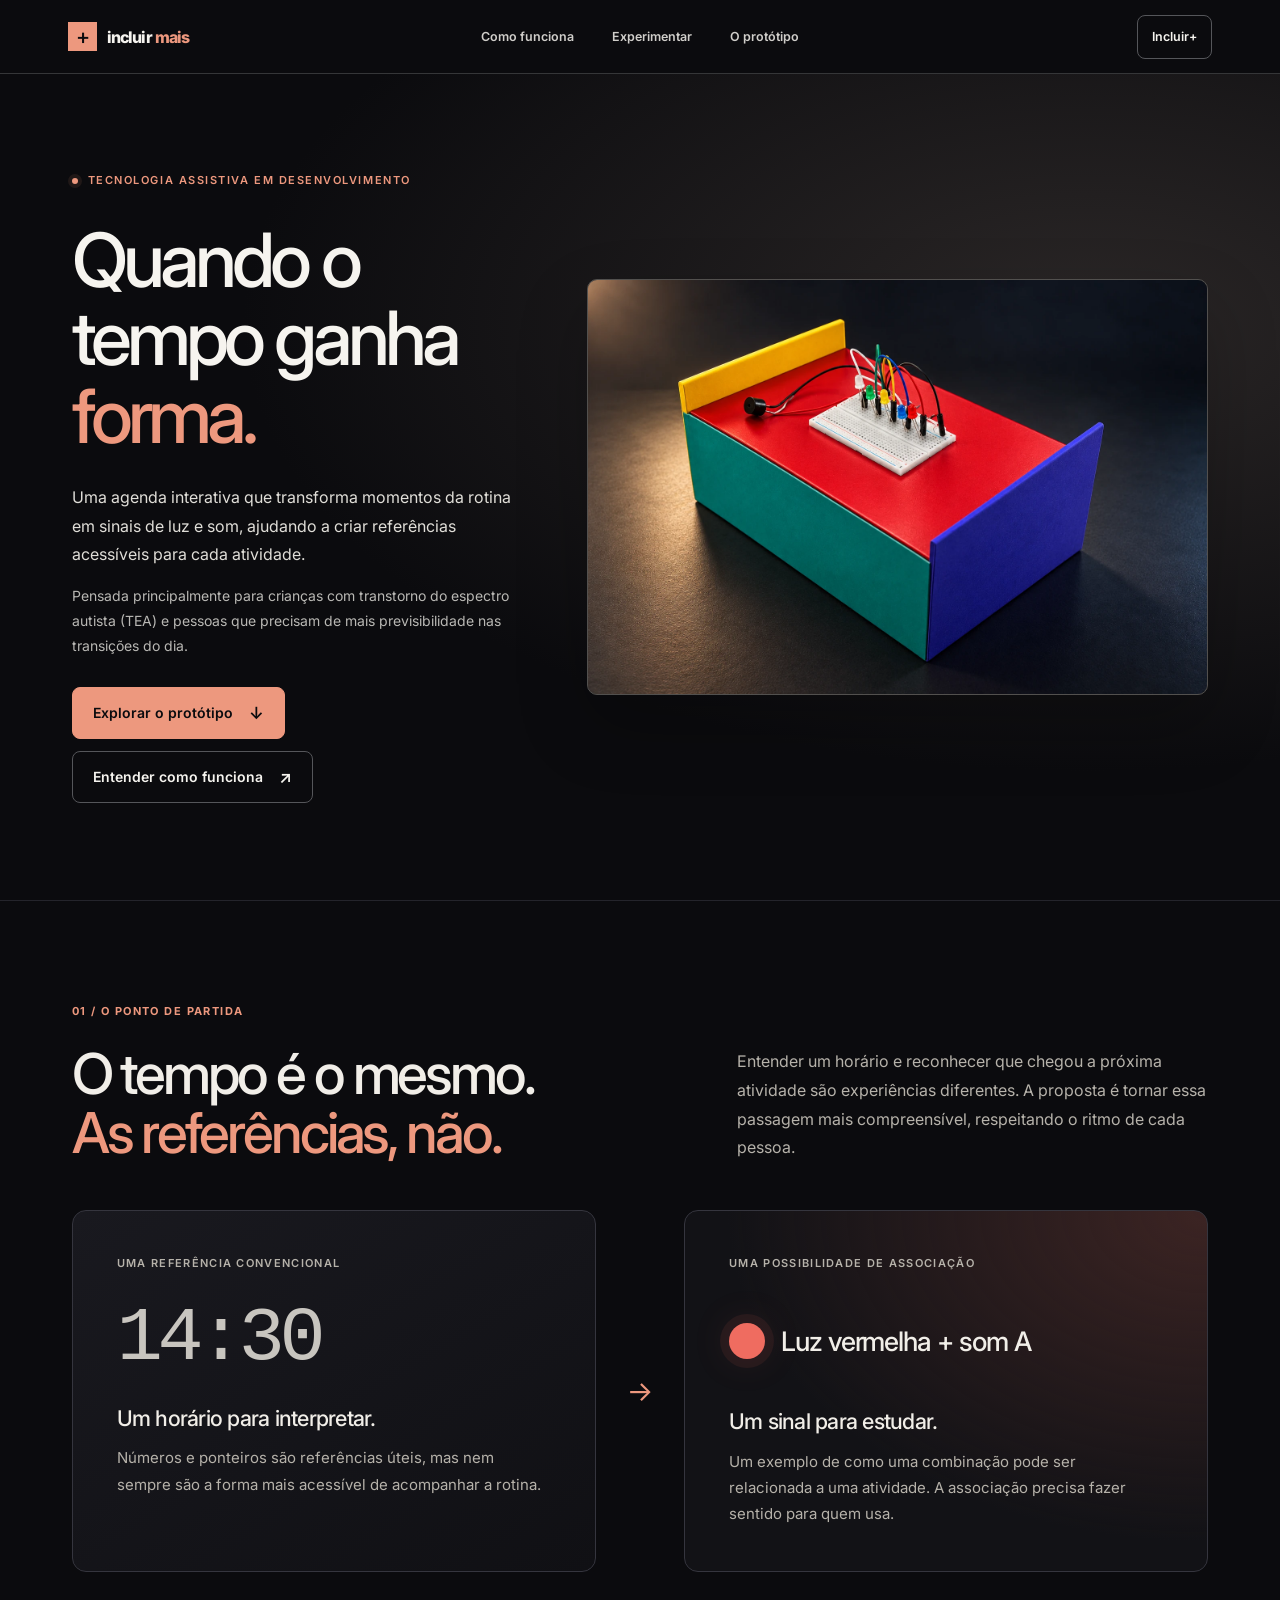
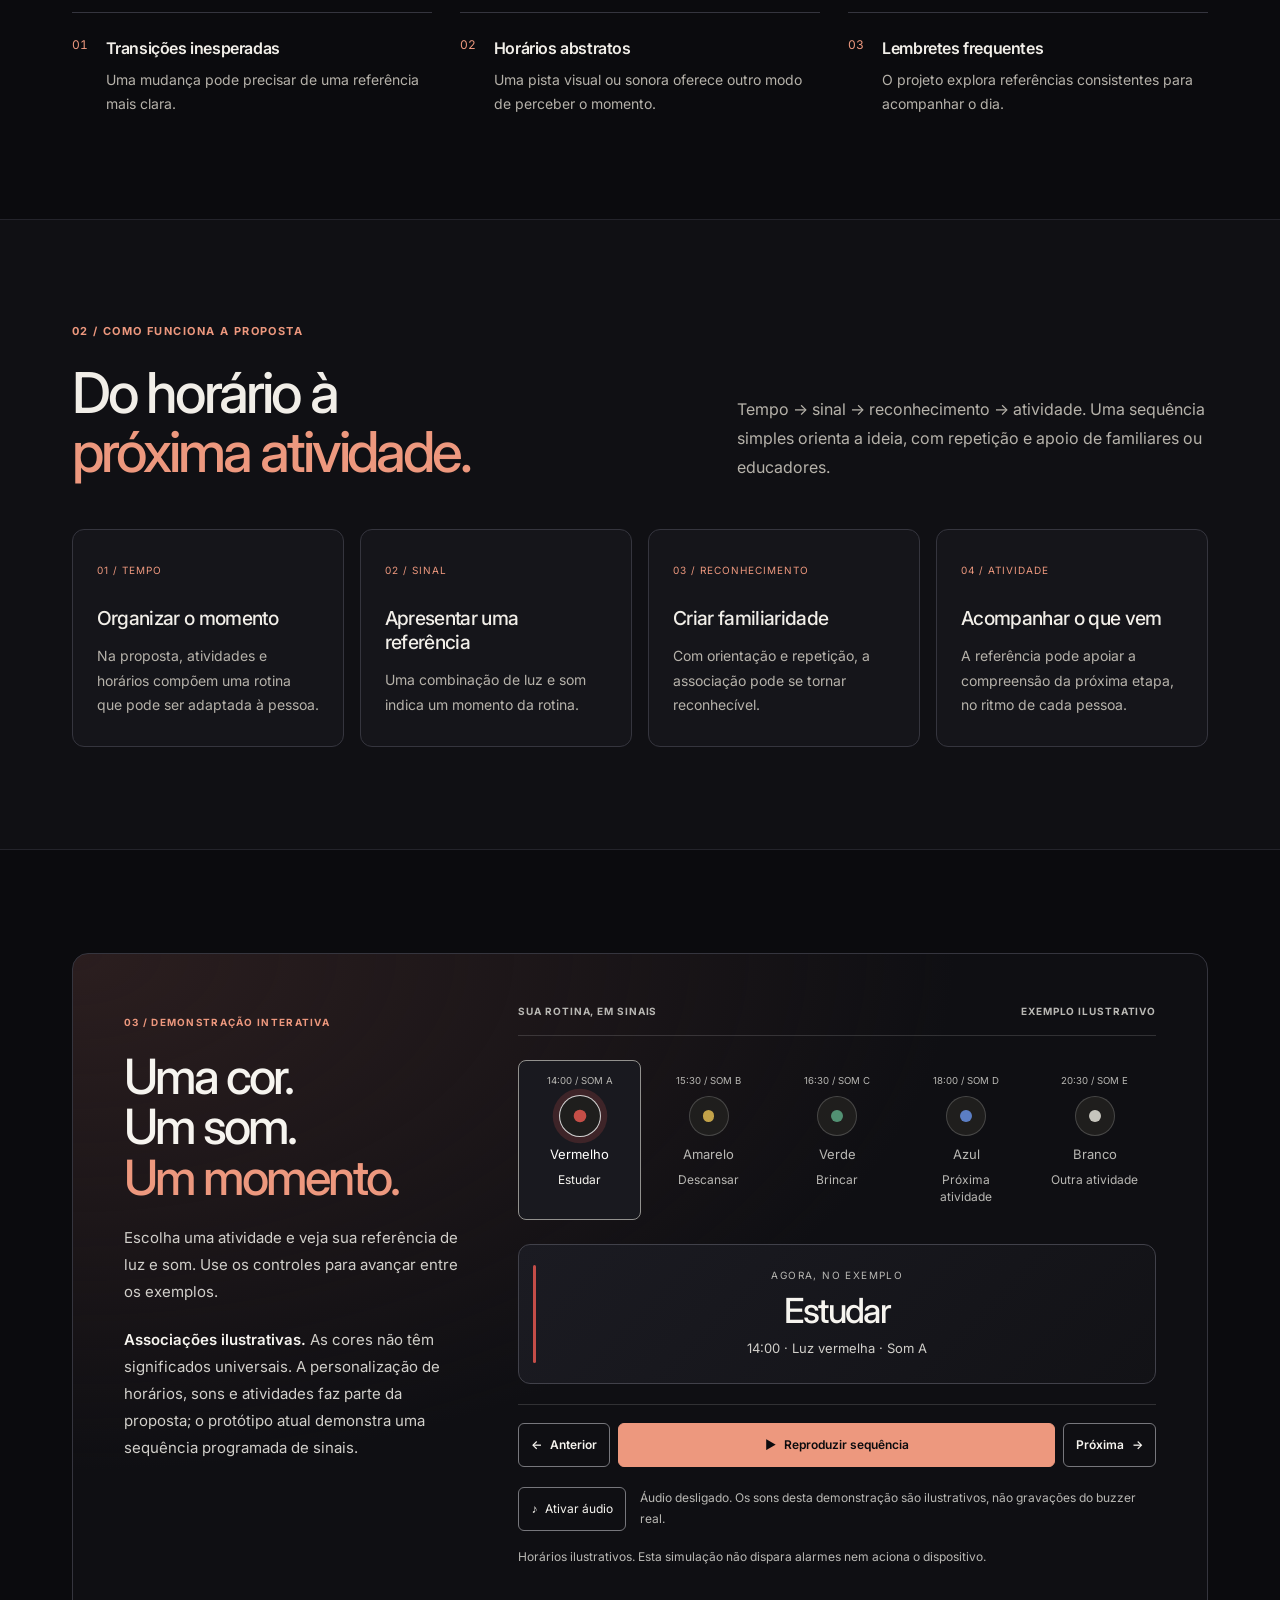
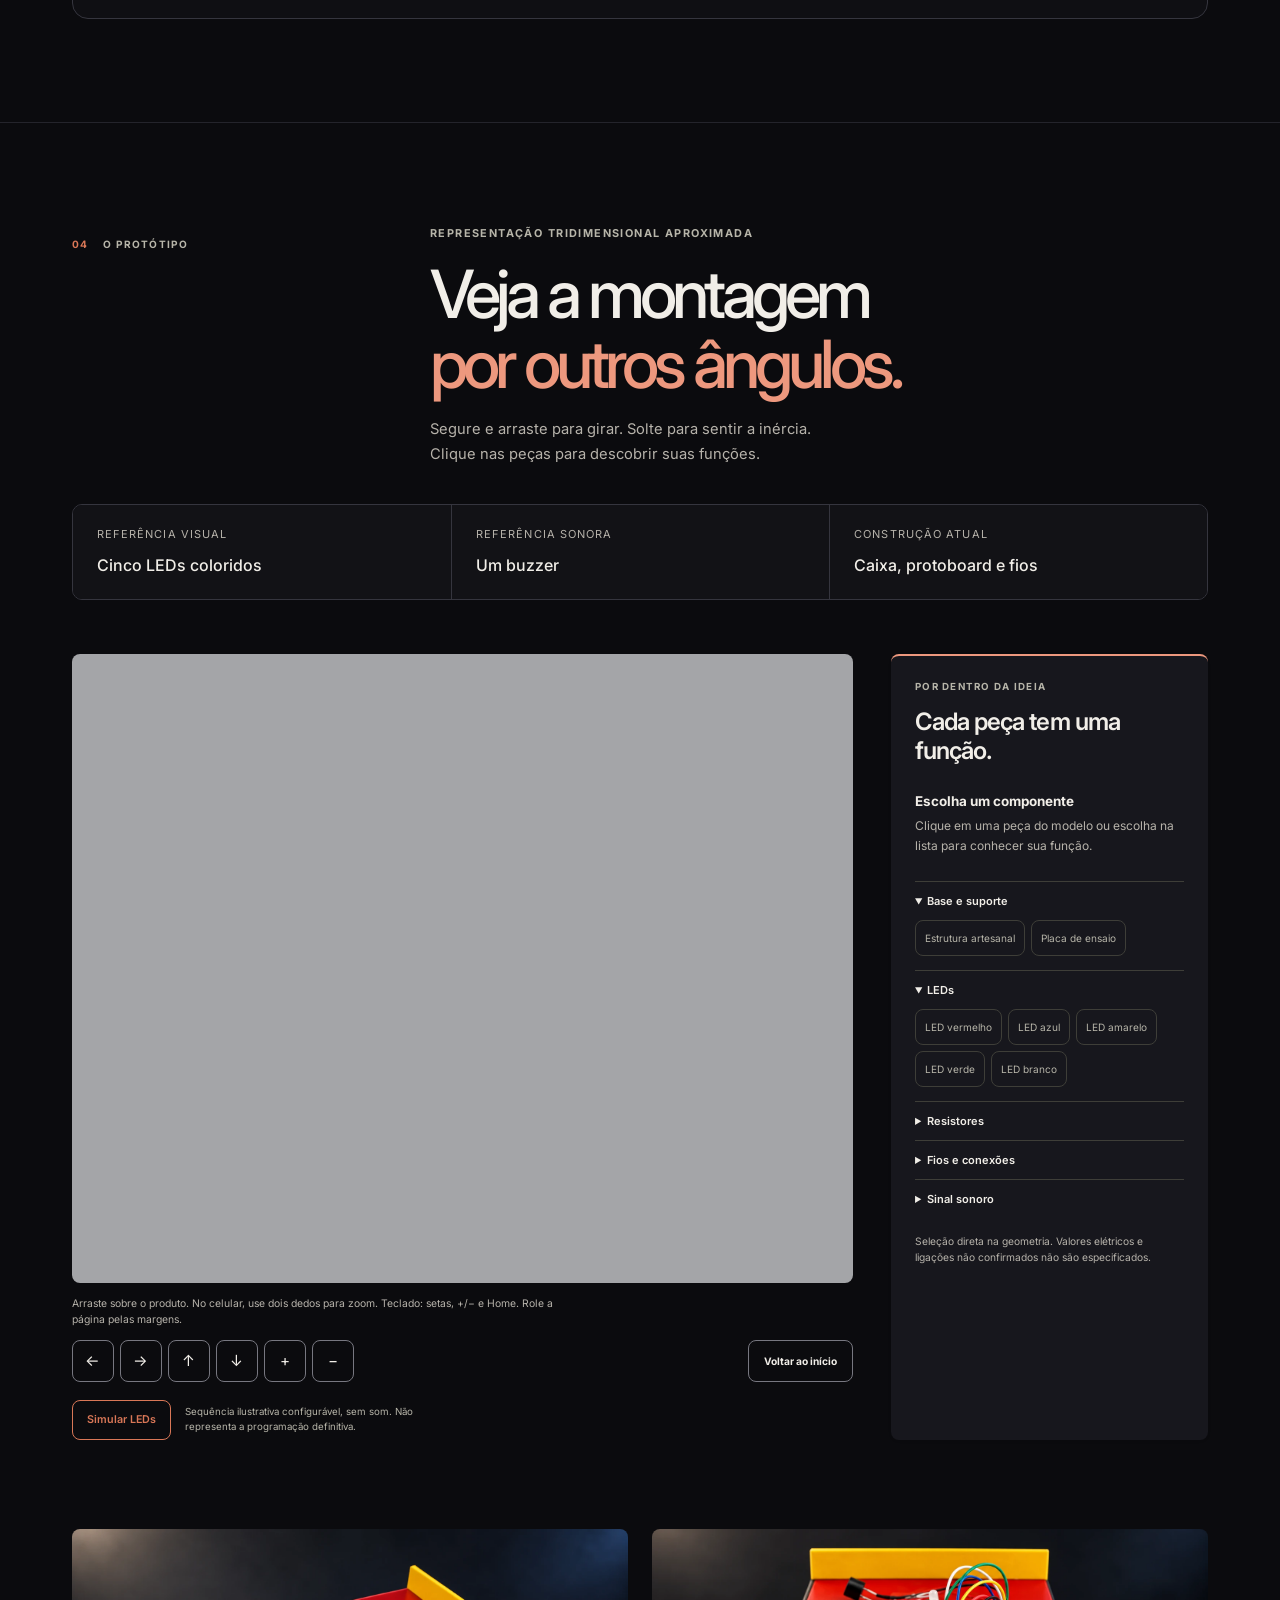
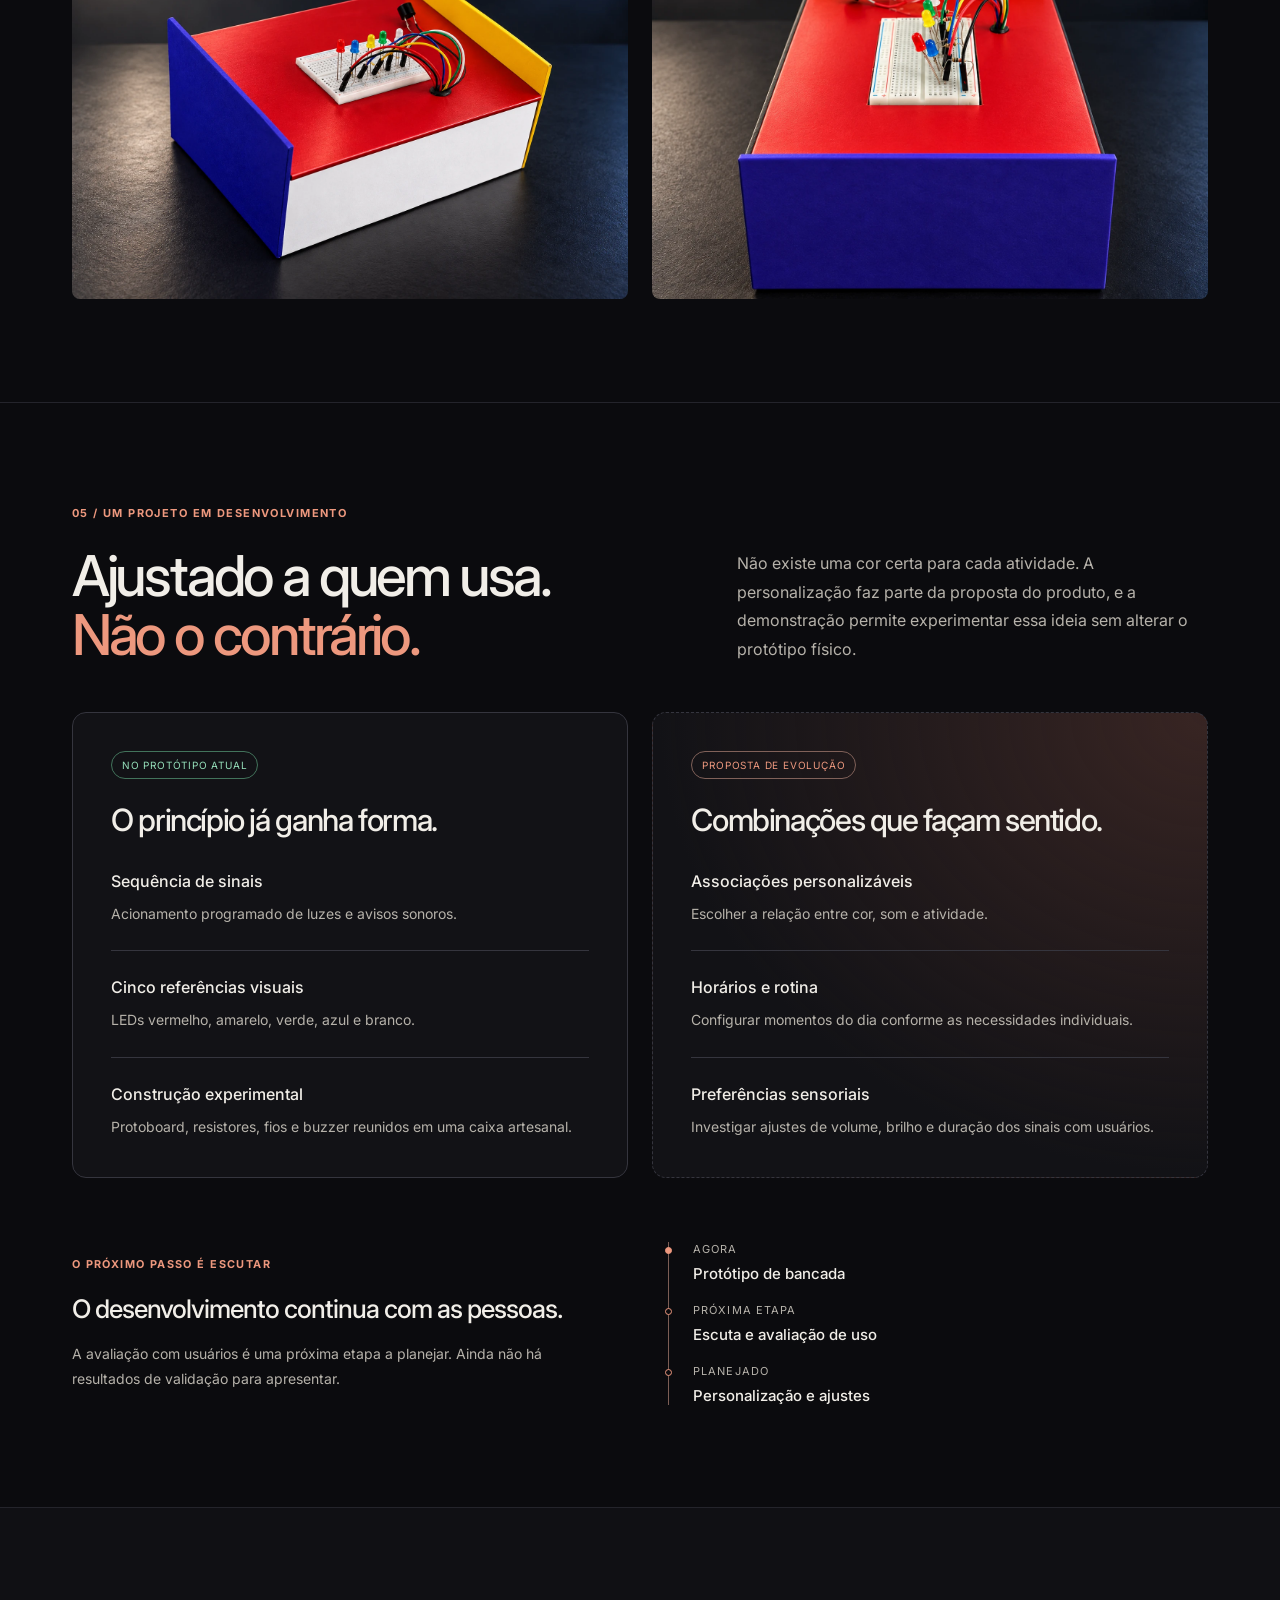
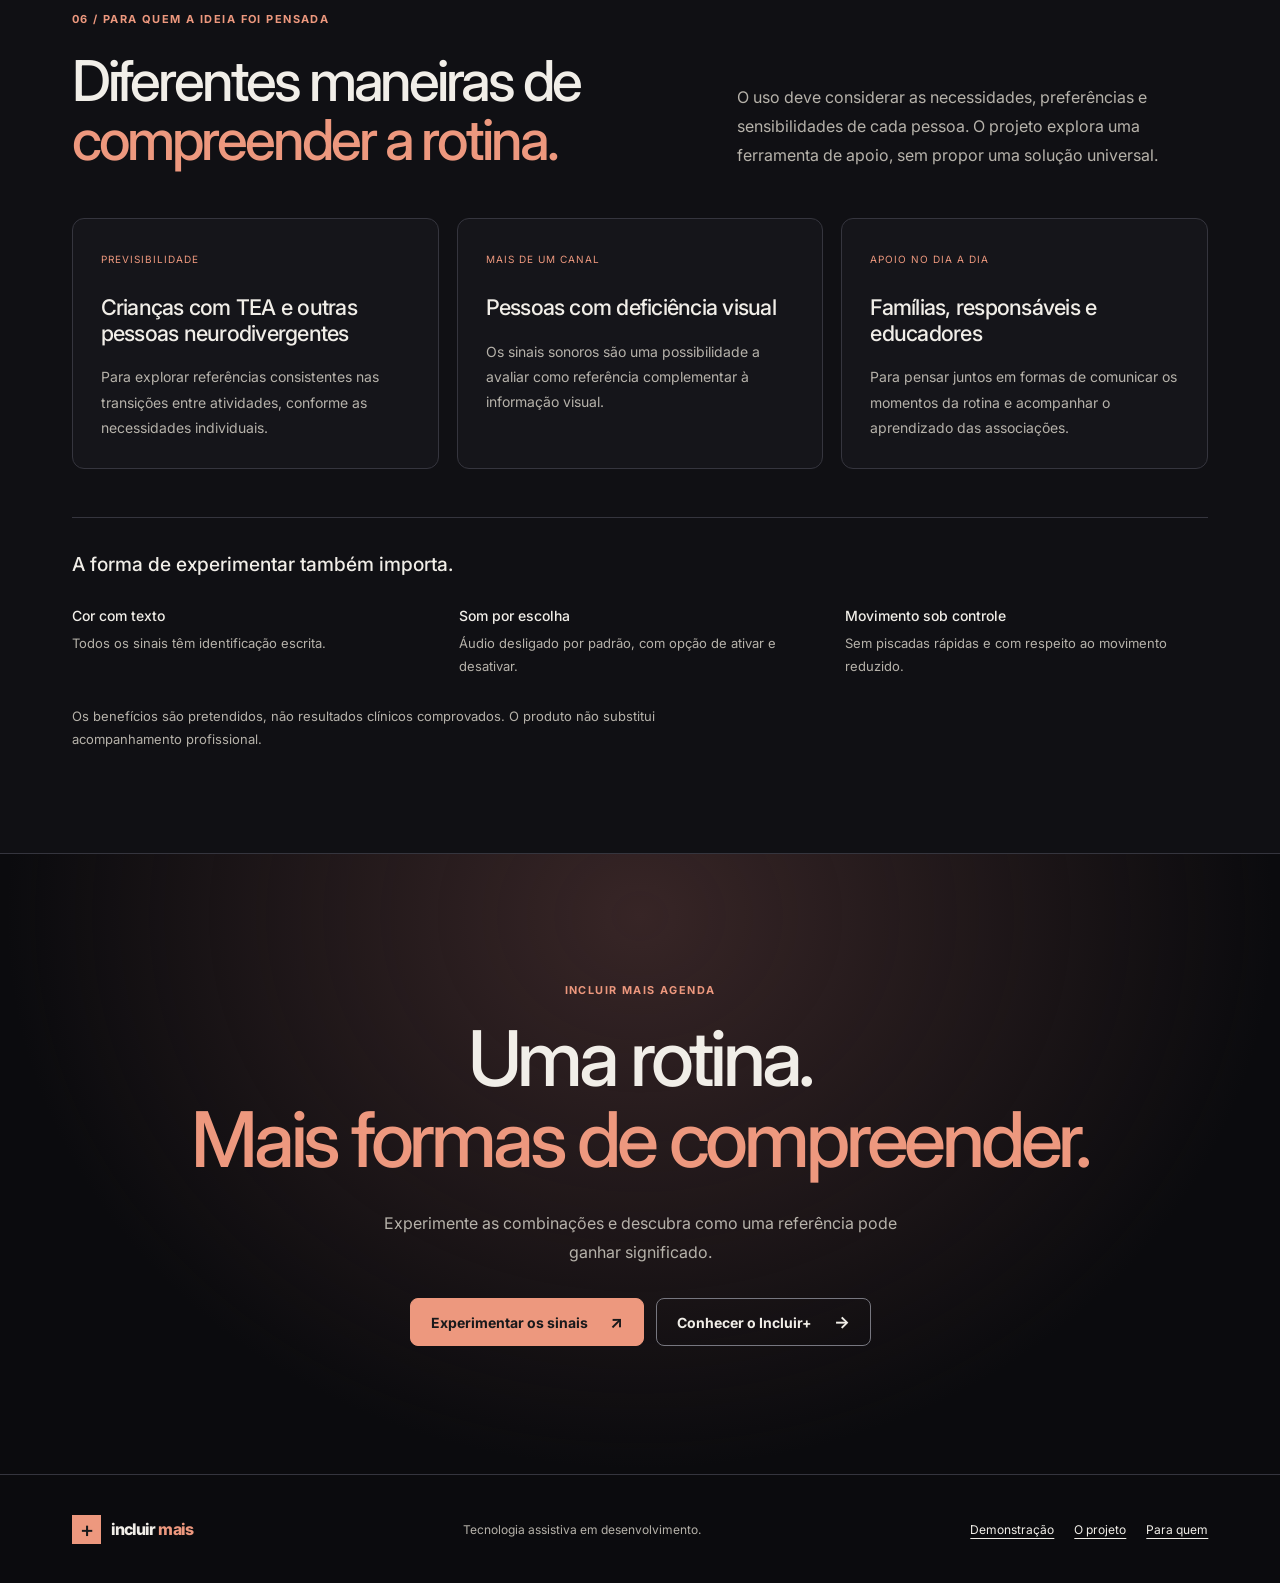
==== commit ec828f5e: "Add files via upload" ====
--- a/incluir-mais-agenda.html
+++ b/incluir-mais-agenda.html
@@ -10,16 +10,16 @@
     <link rel="preconnect" href="https://fonts.googleapis.com" />
     <link rel="preconnect" href="https://fonts.gstatic.com" crossorigin />
     <link href="https://fonts.googleapis.com/css2?family=Inter:wght@400;500;600;700;800&display=swap" rel="stylesheet" />
-    <link rel="stylesheet" href="produto.css" />
-    <link rel="stylesheet" href="assets/prototype/viewer/viewer.css" />
-    <link rel="stylesheet" href="product-opening.css" />
-    <script src="produto.js" defer></script>
+    <link rel="stylesheet" href="./produto.css" />
+    <link rel="stylesheet" href="./viewer.css" />
+    <link rel="stylesheet" href="./product-opening.css" />
+    <script src="./produto.js" defer></script>
   </head>
   <body class="product-page sales-page">
     <a class="skip-link" href="#conteudo">Pular para o conteúdo</a>
 
     <header class="site-header">
-      <a class="wordmark" href="index.html" aria-label="incluirmais, página inicial">
+      <a class="wordmark" href="./index.html" aria-label="incluirmais, página inicial">
         <span class="wordmark-mark" aria-hidden="true">+</span>
         <span>incluir<span class="wordmark-plus">mais</span></span>
       </a>
@@ -29,7 +29,7 @@
         <a href="#prototipo">O protótipo</a>
       </nav>
       <div class="header-actions">
-        <a class="header-cta" href="index.html">Incluir+</a>
+        <a class="header-cta" href="./index.html">Incluir+</a>
       </div>
     </header>
 
@@ -49,7 +49,7 @@
         <figure class="hero-figure">
           <div class="hero-image-wrap">
             <img
-              src="assets/prototype/photos/studio-profissional-lateral.webp"
+              src="./studio-profissional-lateral.webp"
               alt="Imagem de apresentação refinada com IA a partir de uma foto do protótipo com painel verde-azulado e extremidades roxa e amarela, topo vermelho, protoboard, cinco LEDs, fios e buzzer."
               width="1536"
               height="1024"
@@ -150,7 +150,7 @@
         <div class="model-layout">
           <figure class="model-figure" data-reveal data-delay="80">
             <div class="model-viewer" id="model-viewer" data-state="poster" aria-describedby="model-controls-help">
-              <img class="model-poster" src="assets/prototype/photos/model-fallback-top.webp" alt="Vista superior real do protótipo: cinco LEDs e fios coloridos estão montados numa protoboard sobre a superfície vermelha; o buzzer fica ao lado." width="1200" height="1130" loading="lazy" decoding="async" />
+              <img class="model-poster" src="./model-fallback-top.webp" alt="Vista superior real do protótipo: cinco LEDs e fios coloridos estão montados numa protoboard sobre a superfície vermelha; o buzzer fica ao lado." width="1200" height="1130" loading="lazy" decoding="async" />
               <div class="model-canvas" id="model-canvas"></div>
               <p class="model-status" id="model-status" role="status" aria-live="polite"></p>
             </div>
@@ -190,11 +190,11 @@
         <div id="processo" class="sales-gallery" aria-label="Duas perspectivas do protótipo">
         <div class="photo-grid photo-grid-studio">
           <figure class="photo-card" data-reveal>
-            <img src="assets/prototype/photos/studio-profissional-frente.webp" alt="Imagem de apresentação refinada com IA a partir de uma foto do protótipo com painel branco e lateral roxa, topo vermelho, protoboard, cinco LEDs, fios e buzzer." width="1536" height="1024" loading="lazy" decoding="async" />
+            <img src="./studio-profissional-frente.webp" alt="Imagem de apresentação refinada com IA a partir de uma foto do protótipo com painel branco e lateral roxa, topo vermelho, protoboard, cinco LEDs, fios e buzzer." width="1536" height="1024" loading="lazy" decoding="async" />
 
           </figure>
           <figure class="photo-card" data-reveal>
-            <img src="assets/prototype/photos/studio-profissional-extremidade.webp" alt="Protótipo visto pela extremidade roxa em primeiro plano, com a extremidade amarela ao fundo. Sobre o topo vermelho estão a protoboard, cinco LEDs coloridos, fios e um buzzer preto. Imagem de apresentação refinada com IA a partir de uma foto real." width="1448" height="1086" loading="lazy" decoding="async" />
+            <img src="./studio-profissional-extremidade.webp" alt="Protótipo visto pela extremidade roxa em primeiro plano, com a extremidade amarela ao fundo. Sobre o topo vermelho estão a protoboard, cinco LEDs coloridos, fios e um buzzer preto. Imagem de apresentação refinada com IA a partir de uma foto real." width="1448" height="1086" loading="lazy" decoding="async" />
 
           </figure>
         </div>
@@ -216,9 +216,9 @@
         <div id="acessibilidade" class="sales-access" data-reveal><h3>A forma de experimentar também importa.</h3><ul><li><strong>Cor com texto</strong><span>Todos os sinais têm identificação escrita.</span></li><li><strong>Som por escolha</strong><span>Áudio desligado por padrão, com opção de ativar e desativar.</span></li><li><strong>Movimento sob controle</strong><span>Sem piscadas rápidas e com respeito ao movimento reduzido.</span></li></ul><p>Os benefícios são pretendidos, não resultados clínicos comprovados. O produto não substitui acompanhamento profissional.</p></div>
       </section>
 
-      <section class="sales-closing section-shell" aria-labelledby="closing-title" data-reveal><p class="eyebrow">Incluir Mais Agenda</p><h2 id="closing-title">Uma rotina.<br /><em>Mais formas de compreender.</em></h2><p>Experimente as combinações e descubra como uma referência pode ganhar significado.</p><div class="sales-closing-actions"><a class="button button-dark" href="#explorar">Experimentar os sinais <span aria-hidden="true">↗</span></a><a class="button hero-secondary" href="index.html">Conhecer o Incluir+ <span aria-hidden="true">→</span></a></div></section>
+      <section class="sales-closing section-shell" aria-labelledby="closing-title" data-reveal><p class="eyebrow">Incluir Mais Agenda</p><h2 id="closing-title">Uma rotina.<br /><em>Mais formas de compreender.</em></h2><p>Experimente as combinações e descubra como uma referência pode ganhar significado.</p><div class="sales-closing-actions"><a class="button button-dark" href="#explorar">Experimentar os sinais <span aria-hidden="true">↗</span></a><a class="button hero-secondary" href="./index.html">Conhecer o Incluir+ <span aria-hidden="true">→</span></a></div></section>
     </main>
 
-    <footer class="sales-footer section-shell"><a class="wordmark" href="index.html" aria-label="Incluir+, página inicial"><span class="wordmark-mark" aria-hidden="true">+</span><span>incluir<span class="wordmark-plus">mais</span></span></a><p>Tecnologia assistiva em desenvolvimento.</p><nav aria-label="Links do rodapé"><a href="#explorar">Demonstração</a><a href="#personalizacao">O projeto</a><a href="#publico">Para quem</a></nav></footer>
+    <footer class="sales-footer section-shell"><a class="wordmark" href="./index.html" aria-label="Incluir+, página inicial"><span class="wordmark-mark" aria-hidden="true">+</span><span>incluir<span class="wordmark-plus">mais</span></span></a><p>Tecnologia assistiva em desenvolvimento.</p><nav aria-label="Links do rodapé"><a href="#explorar">Demonstração</a><a href="#personalizacao">O projeto</a><a href="#publico">Para quem</a></nav></footer>
   </body>
 </html>
--- a/viewer.css
+++ b/viewer.css
@@ -0,0 +1,73 @@
+/* All overrides are scoped to the existing viewer section. */
+.model-layout { grid-template-columns: minmax(0, 1.6fr) minmax(270px, .65fr); gap: clamp(20px,3vw,44px); align-items: start; }
+.model-viewer { width: 100%; min-width: 0; border-radius: var(--radius); background: #a4a5a8; aspect-ratio: 1.24; min-height: 390px; }
+.model-viewer::after { display: none; }
+.model-stage-label { position: absolute; z-index: 2; inset: 20px 22px auto; display: flex; gap: 8px; align-items: center; color: #535146; font-size: .54rem; font-weight: 600; letter-spacing: .12em; pointer-events: none; }
+.model-stage-label > span:first-child { width: 5px; height: 5px; border-radius: 50%; background: #407e73; }
+.model-stage-label > span:last-child { margin-left: auto; letter-spacing: .03em; }
+.model-canvas canvas:focus-visible { outline: 3px solid var(--forest); outline-offset: -5px; }
+.model-toolbar { grid-template-columns: 1fr; gap: 12px; }
+.model-controls-help { max-width: 72ch; }
+.model-controls { justify-content: flex-start; }
+.model-controls button { border-radius: var(--radius); min-width: 42px; min-height: 42px; }
+.model-controls .reset-view { margin-left: auto; padding-inline: 15px; }
+.component-panel { padding: 24px; border-top: 2px solid var(--forest); border-radius: var(--radius); }
+.component-panel h3 { font-size: 1.5rem; letter-spacing: -.04em; max-width: 16ch; }
+.component-detail { position: relative; padding-top: 6px; }
+.component-detail-title { margin-top: 22px; padding-right: 42px; }
+.component-detail-copy { min-height: 0; font-size: .75rem; line-height: 1.65; }
+.component-detail-label { margin-top: 18px; font-size: .59rem; letter-spacing: .08em; text-transform: uppercase; font-weight: 700; color: var(--forest); }
+.component-close { position: absolute; top: 24px; right: -6px; padding: 4px 6px; border: 0; background: transparent; color: var(--muted-foreground); font: inherit; font-size: .6rem; cursor: pointer; }
+.component-close:hover { color: var(--red); }
+.component-list { display: block; border-top: 0; margin-top: 25px; }
+.component-list details { border-top: 1px solid var(--rule); }
+.component-list summary { padding: 12px 0; cursor: pointer; color: var(--foreground); font-size: .69rem; font-weight: 600; }
+.component-options { display: flex; flex-wrap: wrap; gap: 6px; padding-bottom: 14px; }
+.component-options button { min-height: 36px; padding: 6px 9px; border: 1px solid var(--rule); border-radius: var(--radius); font-size: .63rem; transition: background .16s ease; }
+.component-options button:hover, .component-options button[aria-pressed="true"] { padding: 6px 9px; color: #fff; background: var(--forest); border-color: var(--forest); }
+.component-options button:focus-visible, #model-demo:focus-visible { outline: 2px solid var(--forest); outline-offset: 3px; }
+.model-demo-controls { display: flex; align-items: center; gap: 14px; margin-top: 18px; }
+#model-demo { flex: 0 0 auto; min-height: 40px; padding: 8px 14px; background: transparent; border: 1px solid var(--forest); border-radius: var(--radius); color: var(--forest); font: inherit; font-size: .67rem; font-weight: 600; cursor: pointer; }
+#model-demo[aria-pressed="true"] { background: var(--forest); color: white; }
+#model-demo:disabled { opacity: .45; cursor: not-allowed; }
+.model-demo-controls p { max-width: 42ch; color: var(--muted-foreground); font-size: .61rem; line-height: 1.5; }
+@media (max-width: 1000px) {
+  .model-layout { grid-template-columns: minmax(0,1fr) minmax(240px,.65fr); gap: 20px; }
+  .component-panel { padding: 20px; }
+}
+@media (max-width: 760px) {
+  .model-layout { grid-template-columns: 1fr; gap: 24px; }
+  .model-viewer { min-height: 300px; aspect-ratio: 1.12; }
+  .model-stage-label { inset: 15px 16px auto; }
+  .component-panel { padding: 22px; }
+  .component-panel h3 { max-width: 22ch; }
+  .component-options button { min-height: 42px; }
+  .model-controls .reset-view { flex: 1 1 auto; }
+  .model-demo-controls { align-items: start; }
+}
+@media (prefers-reduced-motion: reduce) {
+  #explorar *, #explorar *::before, #explorar *::after { animation: none !important; transition: none !important; }
+}
+@media (max-width: 760px) {
+  .model-viewer { scroll-margin-top: 6px; }
+  .component-detail:has(.component-close:not([hidden])) {
+    position: fixed;
+    z-index: 80;
+    right: 12px;
+    bottom: max(12px, env(safe-area-inset-bottom));
+    left: 12px;
+    max-height: 35dvh;
+    overflow-y: auto;
+    padding: 20px 22px;
+    border-radius: 8px;
+    border-top: 2px solid var(--forest);
+    background: var(--white);
+    box-shadow: 0 -8px 35px rgba(24,34,36,.12);
+    overscroll-behavior: contain;
+  }
+  .component-detail:has(.component-close:not([hidden])) .component-detail-title { margin-top: 0; padding-right: 48px; }
+  .component-detail:has(.component-close:not([hidden])) .component-close { top: 16px; right: 16px; }
+}
+@media (max-width: 760px) {
+  .motion-ready .component-panel[data-reveal] { transform: none; }
+}
